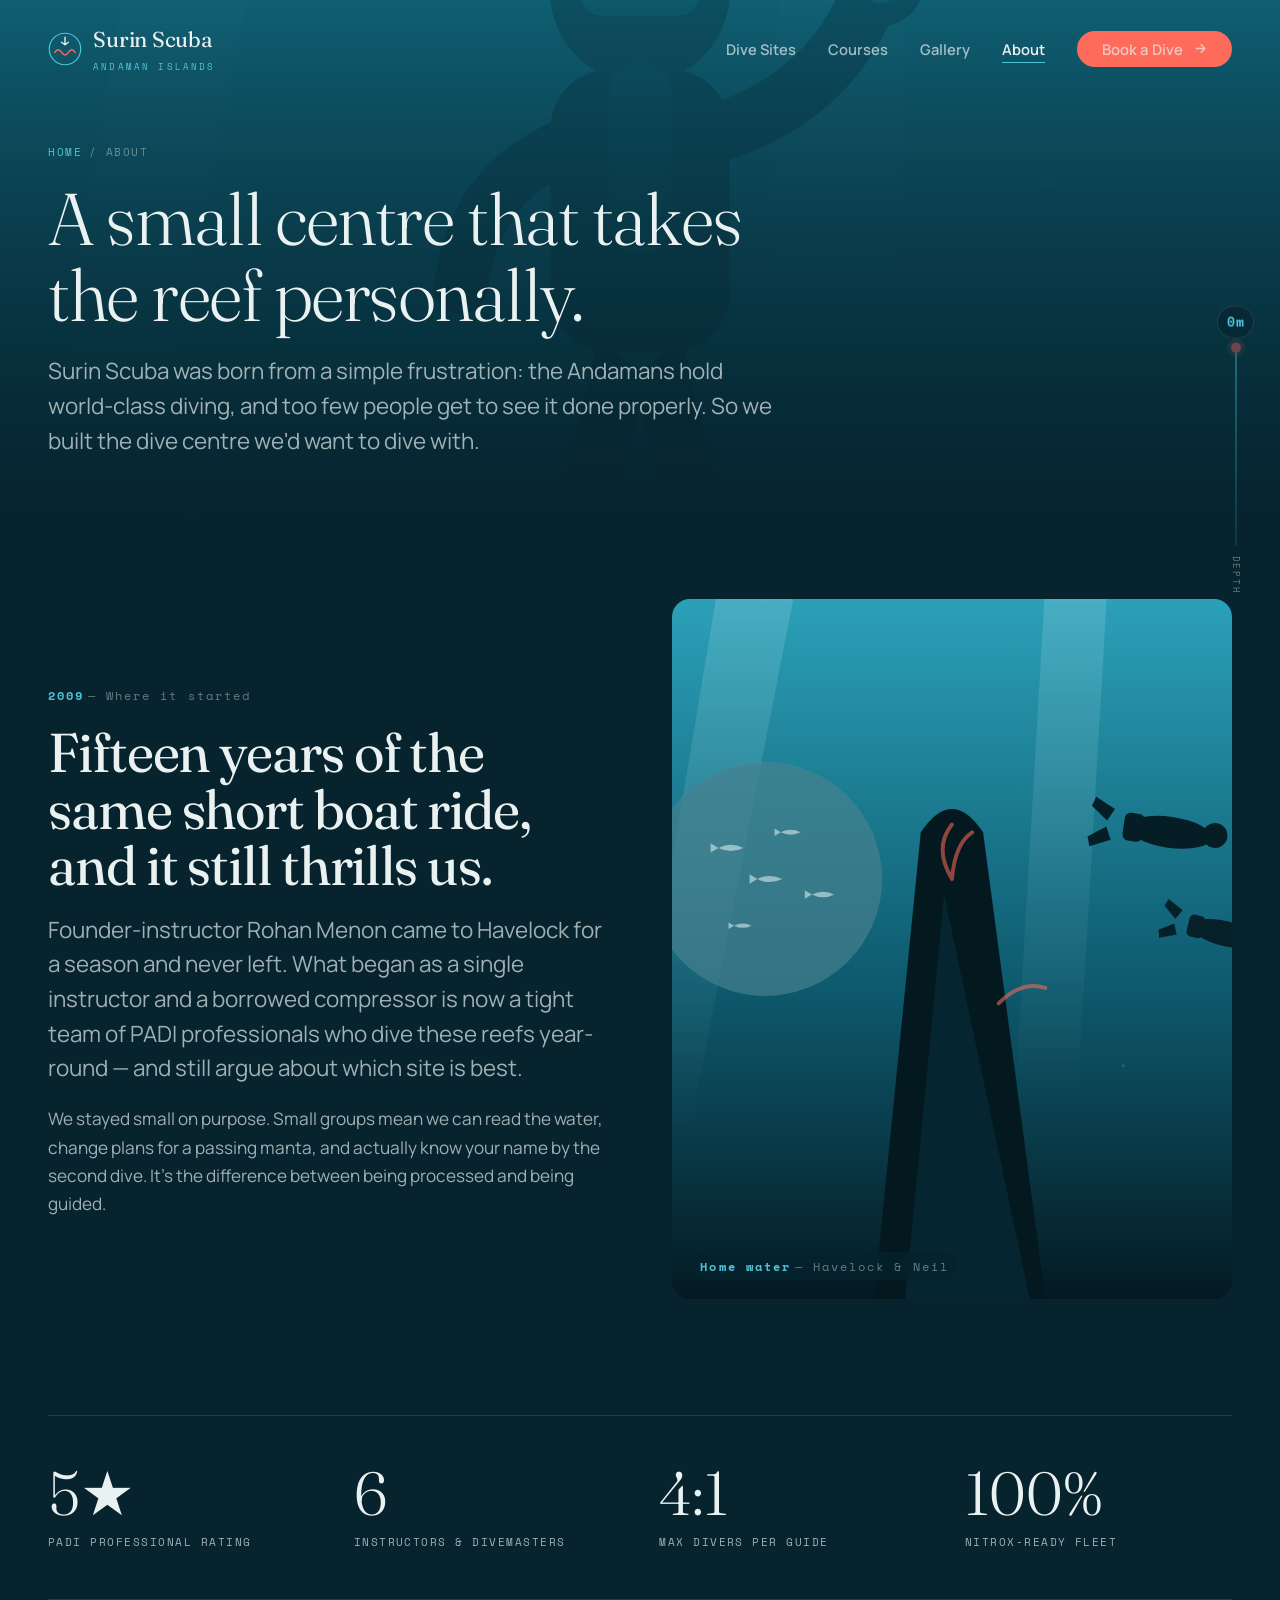
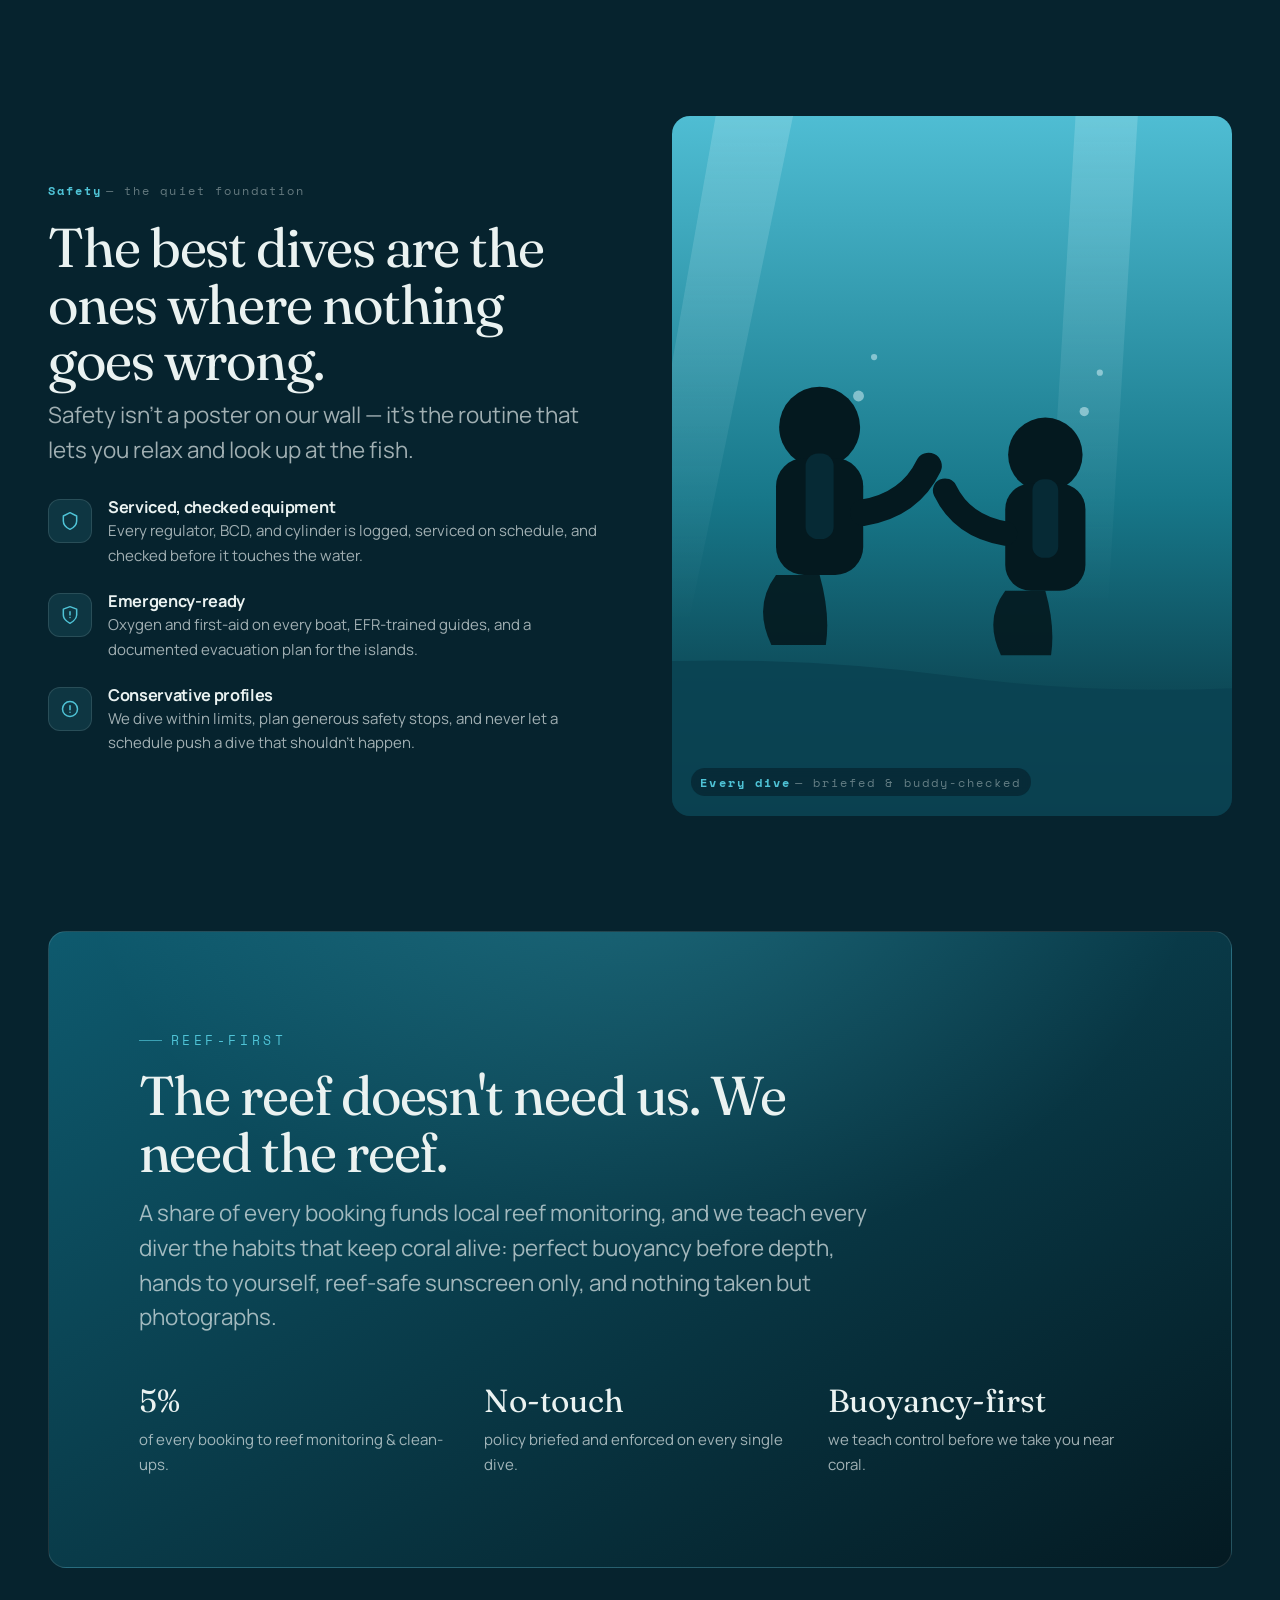
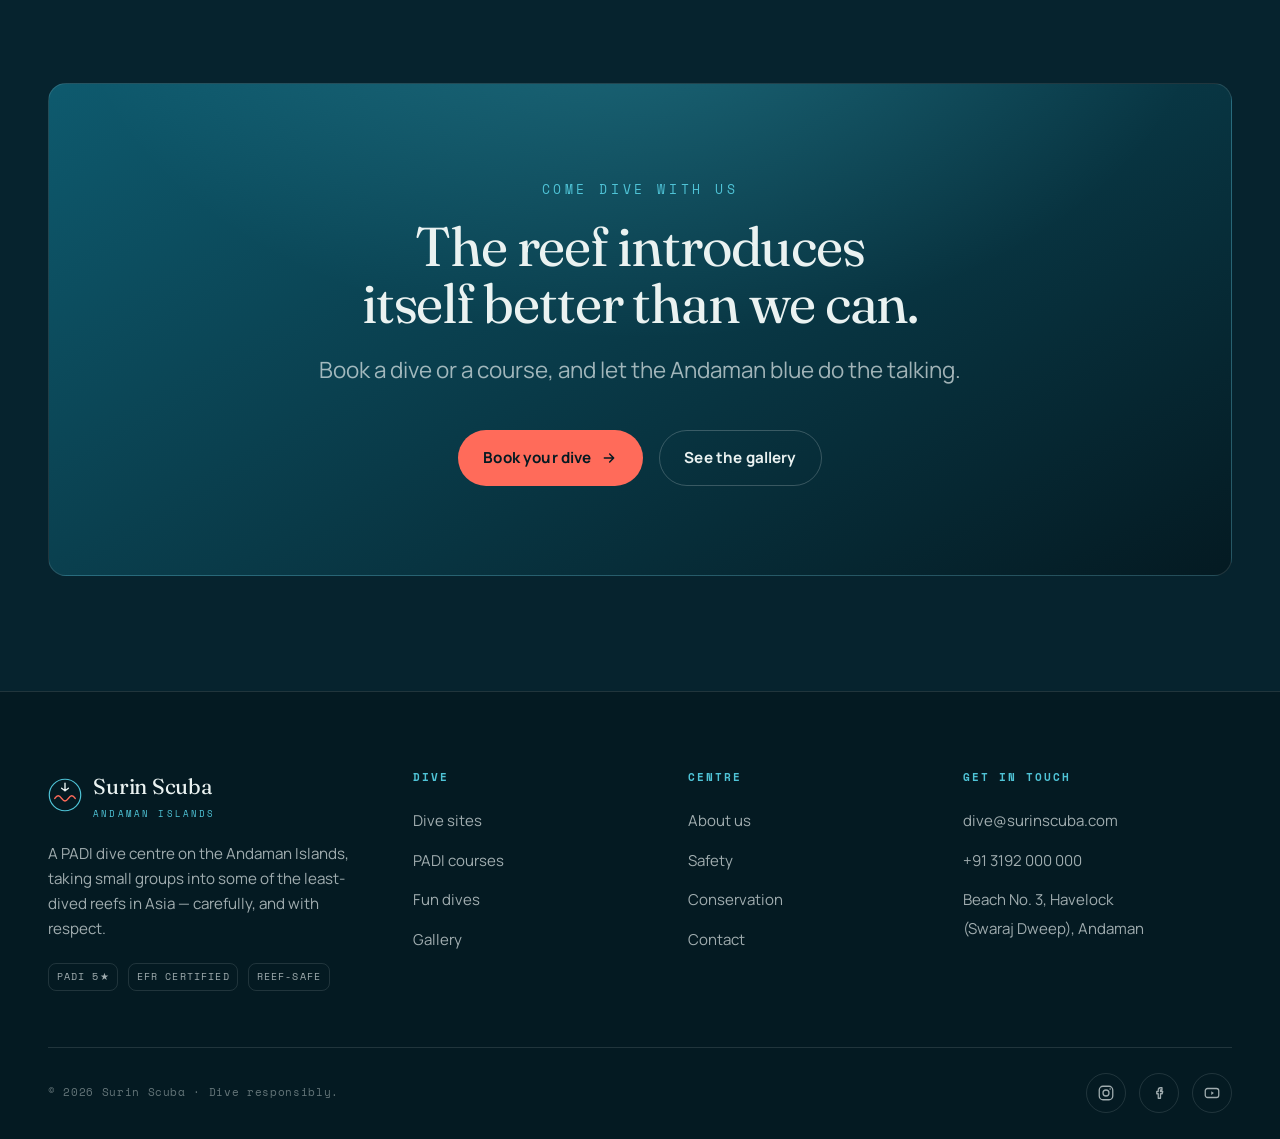
==== about.html @ 65d9786a "Build Surin Scuba dive-centre website Immersive static multi-page site for a PADI dive centre in the" ====
<!DOCTYPE html>
<html lang="en">
<head>
  <meta charset="UTF-8" />
  <meta name="viewport" content="width=device-width, initial-scale=1.0" />
  <title>About — A PADI Dive Centre in the Andamans | Surin Scuba</title>
  <meta name="description" content="The people, standards, and reef-first ethos behind Surin Scuba — a PADI professional dive centre diving the Andaman Islands since 2009." />
  <link rel="preconnect" href="https://fonts.googleapis.com" />
  <link rel="preconnect" href="https://fonts.gstatic.com" crossorigin />
  <link href="https://fonts.googleapis.com/css2?family=Fraunces:ital,opsz,wght@0,9..144,300;0,9..144,400;0,9..144,500;1,9..144,300;1,9..144,400&family=Manrope:wght@400;500;600;700;800&family=Space+Mono:wght@400;700&display=swap" rel="stylesheet" />
  <link rel="stylesheet" href="assets/css/styles.css" />
  <link rel="icon" href="data:image/svg+xml,%3Csvg xmlns='http://www.w3.org/2000/svg' viewBox='0 0 32 32'%3E%3Ctext y='26' font-size='26'%3E🤿%3C/text%3E%3C/svg%3E" />
</head>
<body data-page="about">

  <header class="site-header">
    <div class="container container--wide">
      <nav class="nav" aria-label="Primary">
        <a class="brand" href="index.html" aria-label="Surin Scuba home">
          <svg class="brand__mark" viewBox="0 0 40 40" fill="none" aria-hidden="true">
            <circle cx="20" cy="20" r="18.5" stroke="#4FC3D6" stroke-width="1.4"/>
            <path d="M8 24c3-4 5-4 8 0s5 4 8 0 5-4 8 0" stroke="#FF6B5A" stroke-width="1.8" stroke-linecap="round"/>
            <path d="M20 6v9m0 0l-4-3m4 3l4-3" stroke="#EAF2F1" stroke-width="1.6" stroke-linecap="round" stroke-linejoin="round"/>
          </svg>
          <span>Surin Scuba<small>Andaman Islands</small></span>
        </a>
        <ul class="nav__links">
          <li><a href="dive-sites.html">Dive Sites</a></li>
          <li><a href="courses.html">Courses</a></li>
          <li><a href="gallery.html">Gallery</a></li>
          <li><a href="about.html" aria-current="page">About</a></li>
          <li class="nav__cta"><a class="btn" href="book.html">Book a Dive
            <svg width="15" height="15" viewBox="0 0 24 24" fill="none" stroke="currentColor" stroke-width="2.2" aria-hidden="true"><path d="M5 12h14M13 6l6 6-6 6" stroke-linecap="round" stroke-linejoin="round"/></svg>
          </a></li>
        </ul>
        <button class="nav__toggle" aria-label="Toggle menu" aria-expanded="false"><span></span></button>
      </nav>
    </div>
  </header>

  <aside class="depth-gauge" data-max-depth="40" aria-hidden="true">
    <span class="depth-gauge__readout">0m</span>
    <div class="depth-gauge__track"><span class="depth-gauge__thumb"></span></div>
    <span class="depth-gauge__label">Depth</span>
  </aside>

  <main>
    <section class="page-hero">
      <div class="page-hero__media"><img src="assets/img/scene-guide.svg" alt="A dive guide underwater" /></div>
      <div class="container container--wide page-hero__inner">
        <p class="breadcrumb"><a href="index.html">Home</a> / About</p>
        <h1>A small centre that takes the reef personally.</h1>
        <p class="lead">Surin Scuba was born from a simple frustration: the Andamans hold world-class diving, and too few people get to see it done properly. So we built the dive centre we'd want to dive with.</p>
      </div>
    </section>

    <!-- STORY -->
    <section class="section" style="padding-top:clamp(2.5rem,5vw,4rem);">
      <div class="container container--wide">
        <div class="split">
          <div>
            <span class="depth-marker"><b>2009</b> — Where it started</span>
            <h2 style="margin:1rem 0 1.2rem;">Fifteen years of the same short boat ride, and it still thrills us.</h2>
            <p class="lead">Founder-instructor Rohan Menon came to Havelock for a season and never left. What began as a single instructor and a borrowed compressor is now a tight team of PADI professionals who dive these reefs year-round — and still argue about which site is best.</p>
            <p style="margin-top:1.2rem;color:var(--ink-soft);">We stayed small on purpose. Small groups mean we can read the water, change plans for a passing manta, and actually know your name by the second dive. It's the difference between being processed and being guided.</p>
          </div>
          <div class="split__media reveal">
            <img src="assets/img/scene-pinnacle.svg" alt="Divers on an Andaman pinnacle" loading="lazy" />
            <span class="depth-marker"><b>Home water</b> — Havelock &amp; Neil</span>
          </div>
        </div>
      </div>
    </section>

    <!-- CREDENTIALS -->
    <section class="section" style="padding-top:0;">
      <div class="container container--wide">
        <div class="stat-strip reveal">
          <div class="stat"><b>5★</b><span>PADI professional rating</span></div>
          <div class="stat"><b>6</b><span>Instructors &amp; divemasters</span></div>
          <div class="stat"><b>4:1</b><span>Max divers per guide</span></div>
          <div class="stat"><b>100%</b><span>Nitrox-ready fleet</span></div>
        </div>
      </div>
    </section>

    <!-- SAFETY -->
    <section class="section" id="safety" style="padding-top:0;">
      <div class="container container--wide">
        <div class="split split--reverse">
          <div class="split__media reveal">
            <img src="assets/img/scene-course.svg" alt="Divers running through skills and checks" loading="lazy" />
            <span class="depth-marker"><b>Every dive</b> — briefed &amp; buddy-checked</span>
          </div>
          <div>
            <span class="depth-marker"><b>Safety</b> — the quiet foundation</span>
            <h2 style="margin:1rem 0 0.6rem;">The best dives are the ones where nothing goes wrong.</h2>
            <p class="lead" style="margin-bottom:0.5rem;">Safety isn't a poster on our wall — it's the routine that lets you relax and look up at the fish.</p>
            <ul class="feature-list">
              <li><span class="fi-icon"><svg width="20" height="20" viewBox="0 0 24 24" fill="none" stroke="currentColor" stroke-width="1.8" aria-hidden="true"><path d="M12 2l8 4v6c0 5-3.5 8-8 10-4.5-2-8-5-8-10V6l8-4z" stroke-linejoin="round"/></svg></span><div><h4>Serviced, checked equipment</h4><p>Every regulator, BCD, and cylinder is logged, serviced on schedule, and checked before it touches the water.</p></div></li>
              <li><span class="fi-icon"><svg width="20" height="20" viewBox="0 0 24 24" fill="none" stroke="currentColor" stroke-width="1.8" aria-hidden="true"><path d="M12 22s8-4 8-10V5l-8-3-8 3v7c0 6 8 10 8 10z" stroke-linejoin="round"/><path d="M12 8v4M12 15h.01" stroke-linecap="round"/></svg></span><div><h4>Emergency-ready</h4><p>Oxygen and first-aid on every boat, EFR-trained guides, and a documented evacuation plan for the islands.</p></div></li>
              <li><span class="fi-icon"><svg width="20" height="20" viewBox="0 0 24 24" fill="none" stroke="currentColor" stroke-width="1.8" aria-hidden="true"><circle cx="12" cy="12" r="9"/><path d="M12 8v5M12 16h.01" stroke-linecap="round"/></svg></span><div><h4>Conservative profiles</h4><p>We dive within limits, plan generous safety stops, and never let a schedule push a dive that shouldn't happen.</p></div></li>
            </ul>
          </div>
        </div>
      </div>
    </section>

    <!-- CONSERVATION -->
    <section class="section" id="conservation" style="padding-top:0;">
      <div class="container container--wide">
        <div class="cta-banner reveal" style="text-align:left;">
          <span class="eyebrow">Reef-first</span>
          <h2 style="margin:1rem 0 1rem;max-width:20ch;">The reef doesn't need us. We need the reef.</h2>
          <p class="lead" style="margin-inline:0;">A share of every booking funds local reef monitoring, and we teach every diver the habits that keep coral alive: perfect buoyancy before depth, hands to yourself, reef-safe sunscreen only, and nothing taken but photographs.</p>
          <div class="grid grid--3" style="margin-top:2.5rem;text-align:left;">
            <div><div class="card__price" style="font-size:2rem;">5%</div><p style="color:var(--ink-soft);font-size:0.94rem;">of every booking to reef monitoring &amp; clean-ups.</p></div>
            <div><div class="card__price" style="font-size:2rem;">No-touch</div><p style="color:var(--ink-soft);font-size:0.94rem;">policy briefed and enforced on every single dive.</p></div>
            <div><div class="card__price" style="font-size:2rem;">Buoyancy-first</div><p style="color:var(--ink-soft);font-size:0.94rem;">we teach control before we take you near coral.</p></div>
          </div>
        </div>
      </div>
    </section>

    <!-- CTA -->
    <section class="section" style="padding-top:0;">
      <div class="container container--wide">
        <div class="cta-banner reveal">
          <span class="eyebrow eyebrow--center">Come dive with us</span>
          <h2>The reef introduces itself better than we can.</h2>
          <p class="lead">Book a dive or a course, and let the Andaman blue do the talking.</p>
          <div class="hero__cta">
            <a class="btn" href="book.html">Book your dive
              <svg width="16" height="16" viewBox="0 0 24 24" fill="none" stroke="currentColor" stroke-width="2.2" aria-hidden="true"><path d="M5 12h14M13 6l6 6-6 6" stroke-linecap="round" stroke-linejoin="round"/></svg>
            </a>
            <a class="btn btn--ghost" href="gallery.html">See the gallery</a>
          </div>
        </div>
      </div>
    </section>
  </main>

  <footer class="site-footer">
    <div class="container container--wide">
      <div class="footer__grid">
        <div class="footer__brand">
          <a class="brand" href="index.html" aria-label="Surin Scuba home">
            <svg class="brand__mark" viewBox="0 0 40 40" fill="none" aria-hidden="true">
              <circle cx="20" cy="20" r="18.5" stroke="#4FC3D6" stroke-width="1.4"/>
              <path d="M8 24c3-4 5-4 8 0s5 4 8 0 5-4 8 0" stroke="#FF6B5A" stroke-width="1.8" stroke-linecap="round"/>
              <path d="M20 6v9m0 0l-4-3m4 3l4-3" stroke="#EAF2F1" stroke-width="1.6" stroke-linecap="round" stroke-linejoin="round"/>
            </svg>
            <span>Surin Scuba<small>Andaman Islands</small></span>
          </a>
          <p>A PADI dive centre on the Andaman Islands, taking small groups into some of the least-dived reefs in Asia — carefully, and with respect.</p>
          <div class="badges"><span class="badge">PADI 5★</span><span class="badge">EFR Certified</span><span class="badge">Reef-Safe</span></div>
        </div>
        <div class="footer__col"><h5>Dive</h5><ul><li><a href="dive-sites.html">Dive sites</a></li><li><a href="courses.html">PADI courses</a></li><li><a href="book.html">Fun dives</a></li><li><a href="gallery.html">Gallery</a></li></ul></div>
        <div class="footer__col"><h5>Centre</h5><ul><li><a href="about.html">About us</a></li><li><a href="about.html#safety">Safety</a></li><li><a href="about.html#conservation">Conservation</a></li><li><a href="book.html">Contact</a></li></ul></div>
        <div class="footer__col"><h5>Get in touch</h5><ul><li><a href="mailto:dive@surinscuba.com">dive@surinscuba.com</a></li><li><a href="tel:+913192000000">+91 3192 000 000</a></li><li><span style="color:var(--ink-soft);font-size:0.94rem;">Beach No. 3, Havelock<br/>(Swaraj Dweep), Andaman</span></li></ul></div>
      </div>
      <div class="footer__bar">
        <p>© <span data-year>2026</span> Surin Scuba · Dive responsibly.</p>
        <div class="footer__social">
          <a href="#" aria-label="Instagram"><svg width="18" height="18" viewBox="0 0 24 24" fill="none" stroke="currentColor" stroke-width="1.7" aria-hidden="true"><rect x="3" y="3" width="18" height="18" rx="5"/><circle cx="12" cy="12" r="4"/><circle cx="17.5" cy="6.5" r="1" fill="currentColor" stroke="none"/></svg></a>
          <a href="#" aria-label="Facebook"><svg width="18" height="18" viewBox="0 0 24 24" fill="none" stroke="currentColor" stroke-width="1.7" aria-hidden="true"><path d="M14 8h2V5h-2c-1.7 0-3 1.3-3 3v2H9v3h2v6h3v-6h2.2l.8-3H14V8z" stroke-linejoin="round"/></svg></a>
          <a href="#" aria-label="YouTube"><svg width="18" height="18" viewBox="0 0 24 24" fill="none" stroke="currentColor" stroke-width="1.7" aria-hidden="true"><rect x="3" y="6" width="18" height="12" rx="3"/><path d="M11 9.5l3.5 2.5L11 14.5v-5z" fill="currentColor" stroke="none"/></svg></a>
        </div>
      </div>
    </div>
  </footer>

  <script src="assets/js/main.js"></script>
</body>
</html>
---- assets/css/styles.css ----
/* ============================================================
   SURIN SCUBA — "The Descent"
   A dive operation in the Andaman Islands.
   Single stylesheet. Design spine: depth (surface -> abyss).
   ============================================================ */

/* ----------------------------------------------------------
   1. DESIGN TOKENS
   ---------------------------------------------------------- */
:root {
  /* Depth palette — surface light down to the abyss */
  --surface-aqua: #4FC3D6;
  --lagoon-teal:  #1B8A9E;
  --deep-current: #0E5A6E;
  --abyss:        #06232E;
  --abyss-deep:   #041a22;
  --coral-ember:  #FF6B5A;   /* the single warm accent — reef life, CTAs */
  --coral-glow:   #ff8574;
  --sand-mist:    #EAF2F1;   /* light text / light sections */
  --sand-dim:     #b9cdcb;

  /* Semantic */
  --bg:            var(--abyss);
  --bg-deep:       var(--abyss-deep);
  --ink:           var(--sand-mist);
  --ink-soft:      rgba(234, 242, 241, 0.68);
  --ink-faint:     rgba(234, 242, 241, 0.42);
  --line:          rgba(234, 242, 241, 0.12);
  --line-strong:   rgba(234, 242, 241, 0.22);
  --accent:        var(--coral-ember);

  /* Type */
  --font-display: "Fraunces", "Georgia", serif;
  --font-body:    "Manrope", system-ui, -apple-system, "Segoe UI", sans-serif;
  --font-mono:    "Space Mono", ui-monospace, "SFMono-Regular", monospace;

  /* Fluid type scale */
  --fs-eyebrow: clamp(0.72rem, 0.68rem + 0.2vw, 0.8rem);
  --fs-body:    clamp(1rem, 0.96rem + 0.2vw, 1.075rem);
  --fs-lead:    clamp(1.15rem, 1.02rem + 0.6vw, 1.4rem);
  --fs-h3:      clamp(1.35rem, 1.15rem + 0.9vw, 1.9rem);
  --fs-h2:      clamp(2rem, 1.5rem + 2.4vw, 3.6rem);
  --fs-h1:      clamp(2.8rem, 1.8rem + 5vw, 6.5rem);

  /* Spacing / layout */
  --container: 1200px;
  --gutter: clamp(1.25rem, 4vw, 3rem);
  --section-pad: clamp(4.5rem, 9vw, 9rem);
  --radius: 18px;
  --radius-sm: 12px;

  /* Motion */
  --ease: cubic-bezier(0.22, 1, 0.36, 1);
  --ease-in-out: cubic-bezier(0.65, 0, 0.35, 1);
}

/* ----------------------------------------------------------
   2. RESET / BASE
   ---------------------------------------------------------- */
*, *::before, *::after { box-sizing: border-box; }
* { margin: 0; }

html { scroll-behavior: smooth; -webkit-text-size-adjust: 100%; }

body {
  font-family: var(--font-body);
  font-size: var(--fs-body);
  line-height: 1.65;
  color: var(--ink);
  background: var(--bg);
  -webkit-font-smoothing: antialiased;
  text-rendering: optimizeLegibility;
  overflow-x: hidden;
}

img, picture, svg, video { display: block; max-width: 100%; }
img { height: auto; }
/* Failed remote photos fade out, letting the container's ocean gradient show */
img.img-failed { opacity: 0 !important; }

a { color: inherit; text-decoration: none; }
ul, ol { list-style: none; padding: 0; }
button, input, select, textarea { font: inherit; color: inherit; }
button { cursor: pointer; background: none; border: none; }
fieldset { border: 0; padding: 0; margin: 0; min-width: 0; }

::selection { background: var(--coral-ember); color: var(--abyss-deep); }

:focus-visible {
  outline: 2px solid var(--surface-aqua);
  outline-offset: 3px;
  border-radius: 3px;
}

/* ----------------------------------------------------------
   3. TYPOGRAPHY
   ---------------------------------------------------------- */
h1, h2, h3, h4 {
  font-family: var(--font-display);
  font-weight: 400;
  line-height: 1.03;
  letter-spacing: -0.02em;
  font-optical-sizing: auto;
}
h1 { font-size: var(--fs-h1); font-weight: 300; }
h2 { font-size: var(--fs-h2); }
h3 { font-size: var(--fs-h3); letter-spacing: -0.015em; }

p { max-width: 62ch; }
strong { font-weight: 700; color: var(--ink); }

.lead {
  font-size: var(--fs-lead);
  color: var(--ink-soft);
  line-height: 1.55;
  max-width: 52ch;
}

.eyebrow {
  font-family: var(--font-mono);
  font-size: var(--fs-eyebrow);
  letter-spacing: 0.28em;
  text-transform: uppercase;
  color: var(--surface-aqua);
  display: inline-flex;
  align-items: center;
  gap: 0.7em;
}
.eyebrow::before {
  content: "";
  width: 1.8em;
  height: 1px;
  background: var(--surface-aqua);
  opacity: 0.7;
}
.eyebrow--center::before { display: none; }

.display-accent { color: var(--coral-ember); font-style: italic; }
.text-italic { font-style: italic; }

/* ----------------------------------------------------------
   4. LAYOUT
   ---------------------------------------------------------- */
.container {
  width: 100%;
  max-width: var(--container);
  margin-inline: auto;
  padding-inline: var(--gutter);
}
.container--wide { max-width: 1400px; }
.container--narrow { max-width: 820px; }

.section { padding-block: var(--section-pad); position: relative; }
.section__head { max-width: 640px; margin-bottom: clamp(2.5rem, 5vw, 4rem); }
.section__head--center { margin-inline: auto; text-align: center; }
.section__head h2 { margin-top: 0.8rem; }
.section__head .lead { margin-top: 1.2rem; }

/* Meaningful depth marker (structural device) */
.depth-marker {
  font-family: var(--font-mono);
  font-size: 0.72rem;
  letter-spacing: 0.18em;
  color: var(--ink-faint);
  display: inline-flex;
  align-items: baseline;
  gap: 0.5ch;
}
.depth-marker b { color: var(--surface-aqua); font-weight: 700; }

.grid { display: grid; gap: clamp(1.25rem, 2.5vw, 2rem); }
.grid--3 { grid-template-columns: repeat(3, 1fr); }
.grid--2 { grid-template-columns: repeat(2, 1fr); }
.grid--4 { grid-template-columns: repeat(4, 1fr); }

/* ----------------------------------------------------------
   5. BUTTONS
   ---------------------------------------------------------- */
.btn {
  --btn-bg: var(--coral-ember);
  --btn-ink: var(--abyss-deep);
  display: inline-flex;
  align-items: center;
  gap: 0.65em;
  padding: 0.95em 1.6em;
  border-radius: 100px;
  font-family: var(--font-body);
  font-weight: 700;
  font-size: 0.95rem;
  letter-spacing: 0.01em;
  background: var(--btn-bg);
  color: var(--btn-ink);
  border: 1px solid transparent;
  transition: transform 0.4s var(--ease), box-shadow 0.4s var(--ease),
              background 0.3s var(--ease), color 0.3s var(--ease);
  will-change: transform;
}
.btn svg { transition: transform 0.4s var(--ease); }
.btn:hover { transform: translateY(-3px); box-shadow: 0 14px 34px -12px rgba(255, 107, 90, 0.6); }
.btn:hover svg { transform: translateX(4px); }

.btn--ghost {
  --btn-bg: transparent;
  --btn-ink: var(--ink);
  border-color: var(--line-strong);
}
.btn--ghost:hover {
  background: rgba(234, 242, 241, 0.06);
  border-color: var(--surface-aqua);
  box-shadow: none;
}
.btn--block { display: flex; width: 100%; justify-content: center; }

.link-arrow {
  display: inline-flex;
  align-items: center;
  gap: 0.5em;
  font-weight: 600;
  color: var(--surface-aqua);
  font-size: 0.95rem;
}
.link-arrow svg { transition: transform 0.35s var(--ease); }
.link-arrow:hover svg { transform: translateX(5px); }

/* ----------------------------------------------------------
   6. HEADER / NAV
   ---------------------------------------------------------- */
.site-header {
  position: fixed;
  inset: 0 0 auto 0;
  z-index: 100;
  transition: background 0.5s var(--ease), backdrop-filter 0.5s var(--ease),
              border-color 0.5s var(--ease), padding 0.4s var(--ease);
  border-bottom: 1px solid transparent;
  padding-block: 1.4rem;
}
.site-header.is-scrolled {
  background: rgba(6, 35, 46, 0.82);
  backdrop-filter: blur(14px) saturate(1.2);
  -webkit-backdrop-filter: blur(14px) saturate(1.2);
  border-bottom-color: var(--line);
  padding-block: 0.85rem;
}
.nav {
  display: flex;
  align-items: center;
  justify-content: space-between;
  gap: 2rem;
}
.brand {
  display: inline-flex;
  align-items: center;
  gap: 0.7rem;
  font-family: var(--font-display);
  font-size: 1.35rem;
  letter-spacing: -0.01em;
  color: var(--ink);
  z-index: 2;
}
.brand__mark { width: 34px; height: 34px; flex: none; }
.brand small {
  display: block;
  font-family: var(--font-mono);
  font-size: 0.56rem;
  letter-spacing: 0.24em;
  text-transform: uppercase;
  color: var(--surface-aqua);
  margin-top: 2px;
}

.nav__links {
  display: flex;
  align-items: center;
  gap: clamp(1.2rem, 2.5vw, 2.4rem);
}
.nav__links a {
  font-size: 0.92rem;
  font-weight: 600;
  color: var(--ink-soft);
  position: relative;
  padding-block: 0.3rem;
  transition: color 0.3s var(--ease);
}
.nav__links a::after {
  content: "";
  position: absolute;
  left: 0; bottom: 0;
  width: 100%; height: 1px;
  background: var(--surface-aqua);
  transform: scaleX(0);
  transform-origin: left;
  transition: transform 0.35s var(--ease);
}
.nav__links a:hover, .nav__links a[aria-current="page"] { color: var(--ink); }
.nav__links a:hover::after, .nav__links a[aria-current="page"]::after { transform: scaleX(1); }
.nav__cta { display: inline-flex; }

.nav__toggle {
  display: none;
  width: 46px; height: 46px;
  border-radius: 50%;
  border: 1px solid var(--line-strong);
  position: relative;
  z-index: 2;
}
.nav__toggle span, .nav__toggle span::before, .nav__toggle span::after {
  content: "";
  position: absolute;
  left: 50%; top: 50%;
  width: 18px; height: 1.6px;
  background: var(--ink);
  transform: translate(-50%, -50%);
  transition: transform 0.35s var(--ease), opacity 0.2s var(--ease);
}
.nav__toggle span::before { transform: translate(-50%, -6px); }
.nav__toggle span::after  { transform: translate(-50%, 6px); }
body.nav-open .nav__toggle span { background: transparent; }
body.nav-open .nav__toggle span::before { transform: translate(-50%, 0) rotate(45deg); background: var(--ink); }
body.nav-open .nav__toggle span::after  { transform: translate(-50%, 0) rotate(-45deg); background: var(--ink); }

/* ----------------------------------------------------------
   7. DEPTH GAUGE (signature element)
   ---------------------------------------------------------- */
.depth-gauge {
  position: fixed;
  right: clamp(0.9rem, 2vw, 1.8rem);
  top: 50%;
  transform: translateY(-50%);
  z-index: 60;
  display: flex;
  flex-direction: column;
  align-items: center;
  gap: 0.6rem;
  pointer-events: none;
  opacity: 0;
  transition: opacity 0.6s var(--ease);
}
.depth-gauge.is-ready { opacity: 1; }
.depth-gauge__readout {
  font-family: var(--font-mono);
  font-size: 0.82rem;
  font-weight: 700;
  color: var(--surface-aqua);
  letter-spacing: 0.05em;
  background: rgba(6, 35, 46, 0.6);
  border: 1px solid var(--line);
  border-radius: 100px;
  padding: 0.35em 0.7em;
  backdrop-filter: blur(6px);
  -webkit-backdrop-filter: blur(6px);
  min-width: 4.6ch;
  text-align: center;
}
.depth-gauge__track {
  width: 2px;
  height: clamp(120px, 22vh, 220px);
  background: linear-gradient(var(--surface-aqua), var(--deep-current));
  border-radius: 2px;
  position: relative;
  opacity: 0.4;
}
.depth-gauge__thumb {
  position: absolute;
  left: 50%;
  top: 0;
  width: 10px; height: 10px;
  border-radius: 50%;
  background: var(--coral-ember);
  box-shadow: 0 0 0 4px rgba(255, 107, 90, 0.22);
  transform: translate(-50%, -50%);
  transition: top 0.1s linear;
}
.depth-gauge__label {
  font-family: var(--font-mono);
  font-size: 0.55rem;
  letter-spacing: 0.2em;
  text-transform: uppercase;
  color: var(--ink-faint);
  writing-mode: vertical-rl;
}

/* ----------------------------------------------------------
   8. HERO / ATMOSPHERE
   ---------------------------------------------------------- */
.hero {
  position: relative;
  min-height: 100svh;
  display: flex;
  align-items: flex-end;
  padding-bottom: clamp(3rem, 8vh, 6rem);
  overflow: hidden;
  background: linear-gradient(180deg, #2aa7c0 0%, var(--lagoon-teal) 42%, var(--deep-current) 74%, var(--abyss) 100%);
}
.hero__media {
  position: absolute;
  inset: 0;
  z-index: 0;
}
.hero__media img {
  width: 100%; height: 100%;
  object-fit: cover;
  opacity: 0.55;
  mix-blend-mode: luminosity;
  will-change: transform;
}
.hero__scrim {
  position: absolute;
  inset: 0;
  z-index: 1;
  background:
    radial-gradient(120% 80% at 20% 110%, rgba(4, 26, 34, 0.85), transparent 60%),
    linear-gradient(180deg, rgba(6, 35, 46, 0.05) 0%, rgba(6, 35, 46, 0.45) 60%, rgba(6, 35, 46, 0.9) 100%);
}
/* Light rays — pure CSS caustic beams from the surface */
.light-rays {
  position: absolute;
  inset: -20% 0 auto 0;
  height: 90%;
  z-index: 1;
  pointer-events: none;
  overflow: hidden;
  opacity: 0;
  transition: opacity 1.6s var(--ease);
}
.light-rays.is-in { opacity: 0.6; }
.light-rays span {
  position: absolute;
  top: -10%;
  width: clamp(60px, 9vw, 130px);
  height: 130%;
  background: linear-gradient(180deg, rgba(190, 240, 250, 0.5), rgba(190, 240, 250, 0));
  filter: blur(14px);
  transform-origin: top center;
  animation: sway 9s var(--ease-in-out) infinite;
}
.light-rays span:nth-child(1) { left: 8%;  transform: rotate(9deg);  animation-delay: -1s; }
.light-rays span:nth-child(2) { left: 30%; transform: rotate(5deg);  opacity: 0.7; animation-delay: -3s; }
.light-rays span:nth-child(3) { left: 54%; transform: rotate(11deg); opacity: 0.5; animation-delay: -5s; }
.light-rays span:nth-child(4) { left: 78%; transform: rotate(6deg);  opacity: 0.6; animation-delay: -2s; }
@keyframes sway {
  0%, 100% { transform: rotate(7deg) translateX(0); opacity: 0.5; }
  50%      { transform: rotate(10deg) translateX(14px); opacity: 0.75; }
}

.hero__inner { position: relative; z-index: 3; width: 100%; }
.hero__eyebrow { margin-bottom: 1.6rem; }
.hero h1 { max-width: 15ch; }
.hero__meta {
  display: flex;
  flex-wrap: wrap;
  gap: clamp(1.2rem, 4vw, 3rem);
  margin-top: 2.4rem;
  padding-top: 2rem;
  border-top: 1px solid var(--line);
  max-width: 640px;
}
.hero__stat { display: flex; flex-direction: column; gap: 0.2rem; }
.hero__stat b {
  font-family: var(--font-display);
  font-size: clamp(1.6rem, 1.2rem + 1.4vw, 2.4rem);
  font-weight: 400;
  color: var(--ink);
  line-height: 1;
}
.hero__stat span {
  font-family: var(--font-mono);
  font-size: 0.68rem;
  letter-spacing: 0.16em;
  text-transform: uppercase;
  color: var(--ink-soft);
}
.hero__cta { display: flex; flex-wrap: wrap; gap: 1rem; margin-top: 2.6rem; }

.scroll-hint {
  position: absolute;
  left: var(--gutter);
  bottom: 1.6rem;
  z-index: 3;
  display: inline-flex;
  align-items: center;
  gap: 0.6em;
  font-family: var(--font-mono);
  font-size: 0.62rem;
  letter-spacing: 0.22em;
  text-transform: uppercase;
  color: var(--ink-soft);
}
.scroll-hint i {
  width: 1px; height: 34px;
  background: linear-gradient(var(--surface-aqua), transparent);
  animation: drip 2.2s var(--ease-in-out) infinite;
}
@keyframes drip {
  0% { transform: scaleY(0); transform-origin: top; opacity: 0; }
  40% { transform: scaleY(1); transform-origin: top; opacity: 1; }
  60% { transform: scaleY(1); transform-origin: bottom; }
  100% { transform: scaleY(0); transform-origin: bottom; opacity: 0; }
}

/* Wave divider */
.wave-divider { display: block; width: 100%; height: auto; color: var(--abyss); }

/* ----------------------------------------------------------
   9. CARDS
   ---------------------------------------------------------- */
.card {
  position: relative;
  border-radius: var(--radius);
  background: linear-gradient(160deg, rgba(27, 138, 158, 0.14), rgba(6, 35, 46, 0.2));
  border: 1px solid var(--line);
  overflow: hidden;
  transition: transform 0.5s var(--ease), border-color 0.5s var(--ease), box-shadow 0.5s var(--ease);
  display: flex;
  flex-direction: column;
}
.card:hover {
  transform: translateY(-6px);
  border-color: var(--line-strong);
  box-shadow: 0 24px 50px -28px rgba(0, 0, 0, 0.7);
}
.card__media {
  position: relative;
  aspect-ratio: 4 / 3;
  overflow: hidden;
}
.card__media img {
  width: 100%; height: 100%;
  object-fit: cover;
  transition: transform 0.9s var(--ease);
}
.card:hover .card__media img { transform: scale(1.07); }
.card__media::after {
  content: "";
  position: absolute; inset: 0;
  background: linear-gradient(180deg, transparent 40%, rgba(6, 35, 46, 0.55));
}
.card__tag {
  position: absolute;
  top: 1rem; left: 1rem;
  z-index: 2;
  font-family: var(--font-mono);
  font-size: 0.64rem;
  letter-spacing: 0.14em;
  text-transform: uppercase;
  padding: 0.4em 0.8em;
  border-radius: 100px;
  background: rgba(6, 35, 46, 0.7);
  border: 1px solid var(--line-strong);
  color: var(--surface-aqua);
  backdrop-filter: blur(6px);
}
.card__body { padding: clamp(1.3rem, 2.5vw, 1.8rem); display: flex; flex-direction: column; gap: 0.8rem; flex: 1; }
.card__body h3 { color: var(--ink); }
.card__body p { color: var(--ink-soft); font-size: 0.96rem; }
.card__stats {
  display: flex;
  flex-wrap: wrap;
  gap: 1.1rem;
  margin-top: auto;
  padding-top: 1rem;
  border-top: 1px solid var(--line);
}
.card__stat { display: flex; flex-direction: column; gap: 1px; }
.card__stat span {
  font-family: var(--font-mono);
  font-size: 0.58rem;
  letter-spacing: 0.14em;
  text-transform: uppercase;
  color: var(--ink-faint);
}
.card__stat b { font-size: 0.95rem; color: var(--ink); font-weight: 700; }
.card__foot { display: flex; align-items: center; justify-content: space-between; gap: 1rem; margin-top: 0.4rem; }
.card__price { font-family: var(--font-display); font-size: 1.35rem; color: var(--ink); }
.card__price small { font-family: var(--font-mono); font-size: 0.6rem; color: var(--ink-faint); letter-spacing: 0.12em; display: block; text-transform: uppercase; }

/* ----------------------------------------------------------
   10. FEATURE / SPLIT SECTIONS
   ---------------------------------------------------------- */
.split {
  display: grid;
  grid-template-columns: 1fr 1fr;
  gap: clamp(2rem, 5vw, 5rem);
  align-items: center;
}
.split--reverse .split__media { order: 2; }
.split__media {
  position: relative;
  border-radius: var(--radius);
  overflow: hidden;
  aspect-ratio: 4 / 5;
}
.split__media img { width: 100%; height: 100%; object-fit: cover; }
.split__media .depth-marker {
  position: absolute; left: 1.2rem; bottom: 1.2rem; z-index: 2;
  background: rgba(6, 35, 46, 0.7); padding: 0.4em 0.8em; border-radius: 100px;
  backdrop-filter: blur(6px);
}

.feature-list { display: flex; flex-direction: column; gap: 1.5rem; margin-top: 2rem; }
.feature-list li { display: flex; gap: 1rem; align-items: flex-start; }
.feature-list .fi-icon {
  flex: none; width: 44px; height: 44px;
  display: grid; place-items: center;
  border-radius: 12px;
  background: rgba(79, 195, 214, 0.12);
  border: 1px solid var(--line);
  color: var(--surface-aqua);
}
.feature-list h4 { font-family: var(--font-body); font-weight: 700; font-size: 1.02rem; color: var(--ink); margin-bottom: 0.2rem; }
.feature-list p { font-size: 0.94rem; color: var(--ink-soft); }

/* Stat strip */
.stat-strip {
  display: grid;
  grid-template-columns: repeat(4, 1fr);
  gap: clamp(1rem, 3vw, 2.5rem);
  border-block: 1px solid var(--line);
  padding-block: clamp(2rem, 4vw, 3rem);
}
.stat-strip .stat b {
  display: block;
  font-family: var(--font-display);
  font-weight: 300;
  font-size: clamp(2.2rem, 1.4rem + 3vw, 4rem);
  color: var(--ink);
  line-height: 1;
}
.stat-strip .stat span {
  font-family: var(--font-mono);
  font-size: 0.66rem;
  letter-spacing: 0.14em;
  text-transform: uppercase;
  color: var(--ink-soft);
  margin-top: 0.6rem;
  display: block;
}

/* ----------------------------------------------------------
   11. MARINE LIFE / RIBBON
   ---------------------------------------------------------- */
.species-row {
  display: flex;
  flex-wrap: wrap;
  gap: 0.7rem;
}
.species-chip {
  font-family: var(--font-mono);
  font-size: 0.72rem;
  letter-spacing: 0.06em;
  padding: 0.5em 0.95em;
  border-radius: 100px;
  border: 1px solid var(--line);
  color: var(--ink-soft);
  background: rgba(234, 242, 241, 0.03);
  transition: color 0.3s var(--ease), border-color 0.3s var(--ease);
}
.species-chip:hover { color: var(--surface-aqua); border-color: var(--line-strong); }

/* Testimonials */
.quote {
  border-radius: var(--radius);
  border: 1px solid var(--line);
  padding: clamp(1.6rem, 3vw, 2.4rem);
  background: linear-gradient(160deg, rgba(27, 138, 158, 0.1), transparent);
  display: flex; flex-direction: column; gap: 1.4rem;
  height: 100%;
}
.quote p { font-family: var(--font-display); font-size: 1.2rem; line-height: 1.5; color: var(--ink); font-weight: 300; }
.quote__by { display: flex; align-items: center; gap: 0.8rem; margin-top: auto; }
.quote__by img { width: 42px; height: 42px; border-radius: 50%; object-fit: cover; }
.quote__by b { font-weight: 700; font-size: 0.9rem; }
.quote__by span { font-family: var(--font-mono); font-size: 0.64rem; letter-spacing: 0.1em; color: var(--ink-faint); text-transform: uppercase; display: block; }
.stars { color: var(--coral-ember); font-size: 0.9rem; letter-spacing: 0.1em; }

/* ----------------------------------------------------------
   12. CTA BANNER
   ---------------------------------------------------------- */
.cta-banner {
  position: relative;
  border-radius: var(--radius);
  overflow: hidden;
  padding: clamp(3rem, 7vw, 6rem);
  text-align: center;
  background: linear-gradient(150deg, var(--deep-current), var(--abyss-deep));
  border: 1px solid var(--line);
}
.cta-banner::before {
  content: "";
  position: absolute; inset: 0;
  background: radial-gradient(80% 120% at 50% -20%, rgba(79, 195, 214, 0.25), transparent 60%);
}
.cta-banner > * { position: relative; }
.cta-banner h2 { margin: 1rem auto 1.4rem; max-width: 16ch; }
.cta-banner .lead { margin-inline: auto; }
.cta-banner .hero__cta { justify-content: center; }

/* ----------------------------------------------------------
   13. FOOTER
   ---------------------------------------------------------- */
.site-footer {
  background: var(--bg-deep);
  border-top: 1px solid var(--line);
  padding-top: clamp(3.5rem, 6vw, 5.5rem);
  margin-top: 0;
}
.footer__grid {
  display: grid;
  grid-template-columns: 1.4fr 1fr 1fr 1.2fr;
  gap: clamp(2rem, 4vw, 3.5rem);
  padding-bottom: 3.5rem;
}
.footer__brand p { color: var(--ink-soft); font-size: 0.95rem; margin-top: 1.2rem; max-width: 34ch; }
.footer__col h5 {
  font-family: var(--font-mono);
  font-size: 0.68rem;
  letter-spacing: 0.18em;
  text-transform: uppercase;
  color: var(--surface-aqua);
  margin-bottom: 1.2rem;
}
.footer__col ul { display: flex; flex-direction: column; gap: 0.7rem; }
.footer__col a { color: var(--ink-soft); font-size: 0.94rem; transition: color 0.3s var(--ease); }
.footer__col a:hover { color: var(--ink); }
.badges { display: flex; gap: 0.6rem; flex-wrap: wrap; margin-top: 1.4rem; }
.badge {
  font-family: var(--font-mono);
  font-size: 0.6rem;
  letter-spacing: 0.12em;
  text-transform: uppercase;
  padding: 0.5em 0.8em;
  border: 1px solid var(--line);
  border-radius: 8px;
  color: var(--ink-soft);
}
.footer__bar {
  border-top: 1px solid var(--line);
  padding-block: 1.6rem;
  display: flex;
  align-items: center;
  justify-content: space-between;
  gap: 1rem;
  flex-wrap: wrap;
}
.footer__bar p { font-family: var(--font-mono); font-size: 0.68rem; letter-spacing: 0.06em; color: var(--ink-faint); }
.footer__social { display: flex; gap: 0.8rem; }
.footer__social a {
  width: 40px; height: 40px; border-radius: 50%;
  border: 1px solid var(--line);
  display: grid; place-items: center;
  color: var(--ink-soft);
  transition: color 0.3s var(--ease), border-color 0.3s var(--ease), transform 0.3s var(--ease);
}
.footer__social a:hover { color: var(--surface-aqua); border-color: var(--surface-aqua); transform: translateY(-2px); }

/* ----------------------------------------------------------
   14. PAGE HEADER (interior pages)
   ---------------------------------------------------------- */
.page-hero {
  position: relative;
  padding-top: clamp(8rem, 16vh, 12rem);
  padding-bottom: clamp(3rem, 6vw, 5rem);
  overflow: hidden;
  background: linear-gradient(180deg, var(--deep-current), var(--abyss));
}
.page-hero__media { position: absolute; inset: 0; z-index: 0; }
.page-hero__media img { width: 100%; height: 100%; object-fit: cover; opacity: 0.28; mix-blend-mode: luminosity; }
.page-hero__media::after { content: ""; position: absolute; inset: 0; background: linear-gradient(180deg, rgba(14,90,110,0.4), var(--abyss)); }
.page-hero__inner { position: relative; z-index: 2; }
.page-hero h1 { font-size: clamp(2.4rem, 1.7rem + 3.6vw, 4.6rem); max-width: 18ch; margin-top: 1.2rem; }
.page-hero .lead { margin-top: 1.4rem; }
.breadcrumb { font-family: var(--font-mono); font-size: 0.68rem; letter-spacing: 0.14em; text-transform: uppercase; color: var(--ink-faint); display: flex; gap: 0.6em; }
.breadcrumb a { color: var(--surface-aqua); }

/* ----------------------------------------------------------
   15. GALLERY
   ---------------------------------------------------------- */
.gallery {
  columns: 3;
  column-gap: clamp(0.8rem, 1.6vw, 1.2rem);
}
.gallery__item {
  break-inside: avoid;
  margin-bottom: clamp(0.8rem, 1.6vw, 1.2rem);
  position: relative;
  border-radius: var(--radius-sm);
  overflow: hidden;
  cursor: zoom-in;
}
.gallery__item img { width: 100%; transition: transform 0.8s var(--ease); }
.gallery__item::after {
  content: "";
  position: absolute; inset: 0;
  background: linear-gradient(180deg, transparent 55%, rgba(6, 35, 46, 0.7));
  opacity: 0; transition: opacity 0.4s var(--ease);
}
.gallery__item:hover img { transform: scale(1.05); }
.gallery__item:hover::after { opacity: 1; }
.gallery__cap {
  position: absolute; left: 1rem; bottom: 0.9rem; z-index: 2;
  font-family: var(--font-mono); font-size: 0.66rem; letter-spacing: 0.1em;
  color: var(--ink); text-transform: uppercase;
  opacity: 0; transform: translateY(6px);
  transition: opacity 0.4s var(--ease), transform 0.4s var(--ease);
}
.gallery__item:hover .gallery__cap { opacity: 1; transform: translateY(0); }

/* Lightbox */
.lightbox {
  position: fixed; inset: 0; z-index: 200;
  background: rgba(4, 20, 26, 0.94);
  backdrop-filter: blur(10px);
  display: grid; place-items: center;
  padding: clamp(1rem, 4vw, 3rem);
  opacity: 0; visibility: hidden;
  transition: opacity 0.4s var(--ease), visibility 0.4s;
}
.lightbox.is-open { opacity: 1; visibility: visible; }
.lightbox img { max-width: 100%; max-height: 82vh; border-radius: var(--radius-sm); box-shadow: 0 30px 80px -20px rgba(0,0,0,0.8); }
.lightbox__cap { position: absolute; bottom: clamp(1rem, 3vh, 2rem); left: 50%; transform: translateX(-50%); font-family: var(--font-mono); font-size: 0.72rem; letter-spacing: 0.12em; color: var(--ink-soft); text-transform: uppercase; }
.lightbox__close, .lightbox__nav {
  position: absolute; z-index: 2;
  width: 52px; height: 52px; border-radius: 50%;
  border: 1px solid var(--line-strong);
  background: rgba(6, 35, 46, 0.6);
  display: grid; place-items: center;
  color: var(--ink);
  transition: background 0.3s var(--ease), border-color 0.3s var(--ease);
}
.lightbox__close:hover, .lightbox__nav:hover { background: rgba(255, 107, 90, 0.2); border-color: var(--coral-ember); }
.lightbox__close { top: clamp(1rem, 3vh, 2rem); right: clamp(1rem, 3vw, 2rem); }
.lightbox__nav { top: 50%; transform: translateY(-50%); }
.lightbox__nav--prev { left: clamp(0.5rem, 2vw, 1.5rem); }
.lightbox__nav--next { right: clamp(0.5rem, 2vw, 1.5rem); }

/* ----------------------------------------------------------
   16. BOOKING FORM
   ---------------------------------------------------------- */
.booking { display: grid; grid-template-columns: 1.6fr 1fr; gap: clamp(2rem, 4vw, 3.5rem); align-items: start; }
.booking__form {
  border-radius: var(--radius);
  border: 1px solid var(--line);
  background: linear-gradient(160deg, rgba(27, 138, 158, 0.1), rgba(6, 35, 46, 0.25));
  padding: clamp(1.6rem, 3.5vw, 3rem);
}
.steps { display: flex; gap: 0.5rem; margin-bottom: 2.2rem; }
.steps__item { flex: 1; display: flex; flex-direction: column; gap: 0.6rem; }
.steps__bar { height: 3px; border-radius: 3px; background: var(--line); overflow: hidden; }
.steps__bar i { display: block; height: 100%; width: 0; background: var(--coral-ember); transition: width 0.5s var(--ease); }
.steps__item.is-active .steps__bar i, .steps__item.is-done .steps__bar i { width: 100%; }
.steps__label { font-family: var(--font-mono); font-size: 0.62rem; letter-spacing: 0.12em; text-transform: uppercase; color: var(--ink-faint); }
.steps__item.is-active .steps__label, .steps__item.is-done .steps__label { color: var(--surface-aqua); }

.step { display: none; animation: fade-step 0.5s var(--ease); }
.step.is-active { display: block; }
@keyframes fade-step { from { opacity: 0; transform: translateY(10px); } to { opacity: 1; transform: translateY(0); } }
.step h3 { color: var(--ink); margin-bottom: 0.4rem; }
.step > .lead { font-size: 1rem; margin-bottom: 1.8rem; }

.choice-grid { display: grid; grid-template-columns: repeat(auto-fit, minmax(200px, 1fr)); gap: 0.9rem; }
.choice {
  position: relative;
  border-radius: var(--radius-sm);
  border: 1px solid var(--line);
  padding: 1.3rem;
  cursor: pointer;
  transition: border-color 0.3s var(--ease), background 0.3s var(--ease), transform 0.3s var(--ease);
  display: flex; flex-direction: column; gap: 0.4rem;
}
.choice:hover { border-color: var(--line-strong); transform: translateY(-2px); }
.choice input { position: absolute; opacity: 0; inset: 0; cursor: pointer; }
.choice__icon { color: var(--surface-aqua); margin-bottom: 0.4rem; }
.choice b { font-size: 1rem; color: var(--ink); }
.choice span { font-size: 0.86rem; color: var(--ink-soft); }
.choice:has(input:checked) { border-color: var(--coral-ember); background: rgba(255, 107, 90, 0.08); }
.choice:has(input:checked)::after {
  content: "✓"; position: absolute; top: 1rem; right: 1rem;
  width: 22px; height: 22px; border-radius: 50%;
  background: var(--coral-ember); color: var(--abyss-deep);
  display: grid; place-items: center; font-size: 0.72rem; font-weight: 700;
}
.choice input:focus-visible ~ b { text-decoration: underline; }

.field-grid { display: grid; grid-template-columns: 1fr 1fr; gap: 1.1rem; }
.field { display: flex; flex-direction: column; gap: 0.5rem; margin-bottom: 1.2rem; }
.field--full { grid-column: 1 / -1; }
.field label { font-family: var(--font-mono); font-size: 0.68rem; letter-spacing: 0.1em; text-transform: uppercase; color: var(--ink-soft); }
.field label .req { color: var(--coral-ember); }
.input, .select, .textarea {
  width: 100%;
  padding: 0.85em 1em;
  border-radius: var(--radius-sm);
  background: rgba(4, 20, 26, 0.5);
  border: 1px solid var(--line);
  color: var(--ink);
  font-size: 0.98rem;
  transition: border-color 0.3s var(--ease), background 0.3s var(--ease);
}
.input::placeholder, .textarea::placeholder { color: var(--ink-faint); }
.input:focus, .select:focus, .textarea:focus { outline: none; border-color: var(--surface-aqua); background: rgba(4, 20, 26, 0.8); }
.select { appearance: none; background-image: url("data:image/svg+xml,%3Csvg xmlns='http://www.w3.org/2000/svg' width='14' height='14' viewBox='0 0 24 24' fill='none' stroke='%234FC3D6' stroke-width='2'%3E%3Cpath d='M6 9l6 6 6-6'/%3E%3C/svg%3E"); background-repeat: no-repeat; background-position: right 1em center; padding-right: 2.6em; }
.textarea { resize: vertical; min-height: 120px; }
.field .error-text { color: var(--coral-glow); font-size: 0.78rem; font-family: var(--font-mono); display: none; }
.field.has-error .input, .field.has-error .select { border-color: var(--coral-glow); }
.field.has-error .error-text { display: block; }

.step-nav { display: flex; justify-content: space-between; gap: 1rem; margin-top: 2rem; }
.step-nav .btn--back { visibility: hidden; }
.step-nav.can-back .btn--back { visibility: visible; }

.booking__success {
  display: none;
  text-align: center;
  padding: clamp(2rem, 5vw, 4rem) 1rem;
}
.booking__success.is-open { display: block; animation: fade-step 0.6s var(--ease); }
.booking__success .success-mark {
  width: 76px; height: 76px; margin: 0 auto 1.6rem;
  border-radius: 50%;
  background: rgba(255, 107, 90, 0.14);
  border: 1px solid var(--coral-ember);
  display: grid; place-items: center;
  color: var(--coral-ember);
}
.summary-line { font-family: var(--font-mono); font-size: 0.86rem; color: var(--ink-soft); margin-top: 0.4rem; }
.summary-line b { color: var(--surface-aqua); }

/* Booking aside */
.booking__aside { display: flex; flex-direction: column; gap: 1.4rem; position: sticky; top: 100px; }
.info-card { border-radius: var(--radius); border: 1px solid var(--line); padding: 1.6rem; background: rgba(6, 35, 46, 0.4); }
.info-card h4 { font-family: var(--font-body); font-weight: 700; color: var(--ink); margin-bottom: 1rem; font-size: 1rem; }
.info-row { display: flex; gap: 0.9rem; align-items: flex-start; padding-block: 0.7rem; border-top: 1px solid var(--line); }
.info-row:first-of-type { border-top: none; padding-top: 0; }
.info-row .ir-icon { color: var(--surface-aqua); flex: none; margin-top: 2px; }
.info-row b { display: block; font-size: 0.94rem; color: var(--ink); }
.info-row span { font-size: 0.86rem; color: var(--ink-soft); }

/* ----------------------------------------------------------
   17. REVEAL ANIMATIONS
   ---------------------------------------------------------- */
.reveal { opacity: 0; transform: translateY(28px); transition: opacity 0.9s var(--ease), transform 0.9s var(--ease); }
.reveal.is-in { opacity: 1; transform: none; }
.reveal[data-delay="1"] { transition-delay: 0.08s; }
.reveal[data-delay="2"] { transition-delay: 0.16s; }
.reveal[data-delay="3"] { transition-delay: 0.24s; }
.reveal[data-delay="4"] { transition-delay: 0.32s; }

/* ----------------------------------------------------------
   18. RESPONSIVE
   ---------------------------------------------------------- */
@media (max-width: 980px) {
  .grid--3, .grid--4 { grid-template-columns: repeat(2, 1fr); }
  .split { grid-template-columns: 1fr; }
  .split--reverse .split__media { order: 0; }
  .split__media { aspect-ratio: 16 / 10; }
  .stat-strip { grid-template-columns: repeat(2, 1fr); row-gap: 2rem; }
  .footer__grid { grid-template-columns: 1fr 1fr; }
  .booking { grid-template-columns: 1fr; }
  .booking__aside { position: static; }
  .gallery { columns: 2; }
}

@media (max-width: 640px) {
  .nav__links {
    position: fixed;
    inset: 0;
    flex-direction: column;
    justify-content: center;
    gap: 2rem;
    background: rgba(4, 20, 26, 0.97);
    backdrop-filter: blur(16px);
    transform: translateY(-100%);
    transition: transform 0.5s var(--ease);
    padding: 2rem;
  }
  body.nav-open .nav__links { transform: translateY(0); }
  .nav__links a { font-size: 1.4rem; font-family: var(--font-display); }
  .nav__links a::after { display: none; }
  .nav__cta { margin-top: 1rem; }
  .nav__toggle { display: block; }
  .depth-gauge { display: none; }
  .grid--3, .grid--4, .grid--2 { grid-template-columns: 1fr; }
  .stat-strip { grid-template-columns: 1fr 1fr; }
  .footer__grid { grid-template-columns: 1fr; }
  .field-grid { grid-template-columns: 1fr; }
  .gallery { columns: 1; }
  .hero__meta { gap: 1.4rem 2rem; }
}

/* ----------------------------------------------------------
   19. REDUCED MOTION
   ---------------------------------------------------------- */
@media (prefers-reduced-motion: reduce) {
  html { scroll-behavior: auto; }
  *, *::before, *::after {
    animation-duration: 0.001ms !important;
    animation-iteration-count: 1 !important;
    transition-duration: 0.001ms !important;
  }
  .reveal { opacity: 1; transform: none; }
  .light-rays { opacity: 0.35; }
}
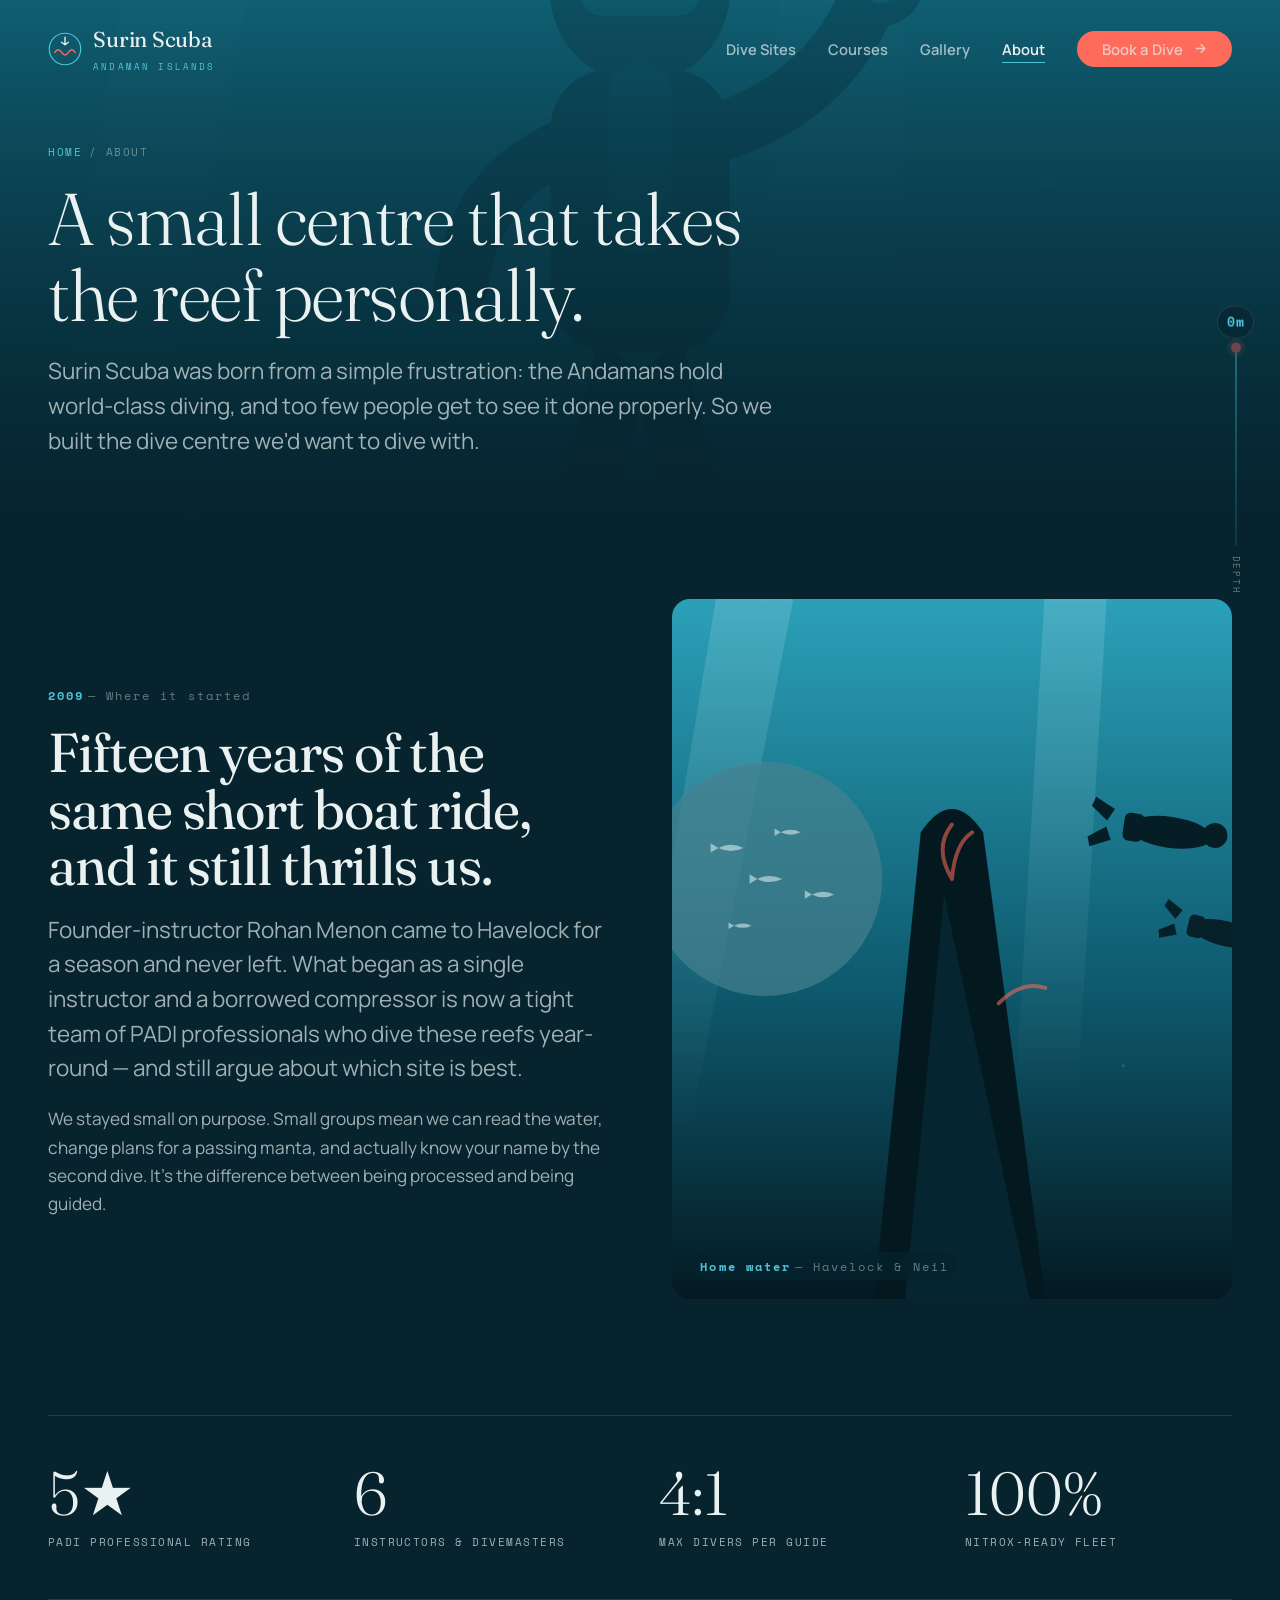
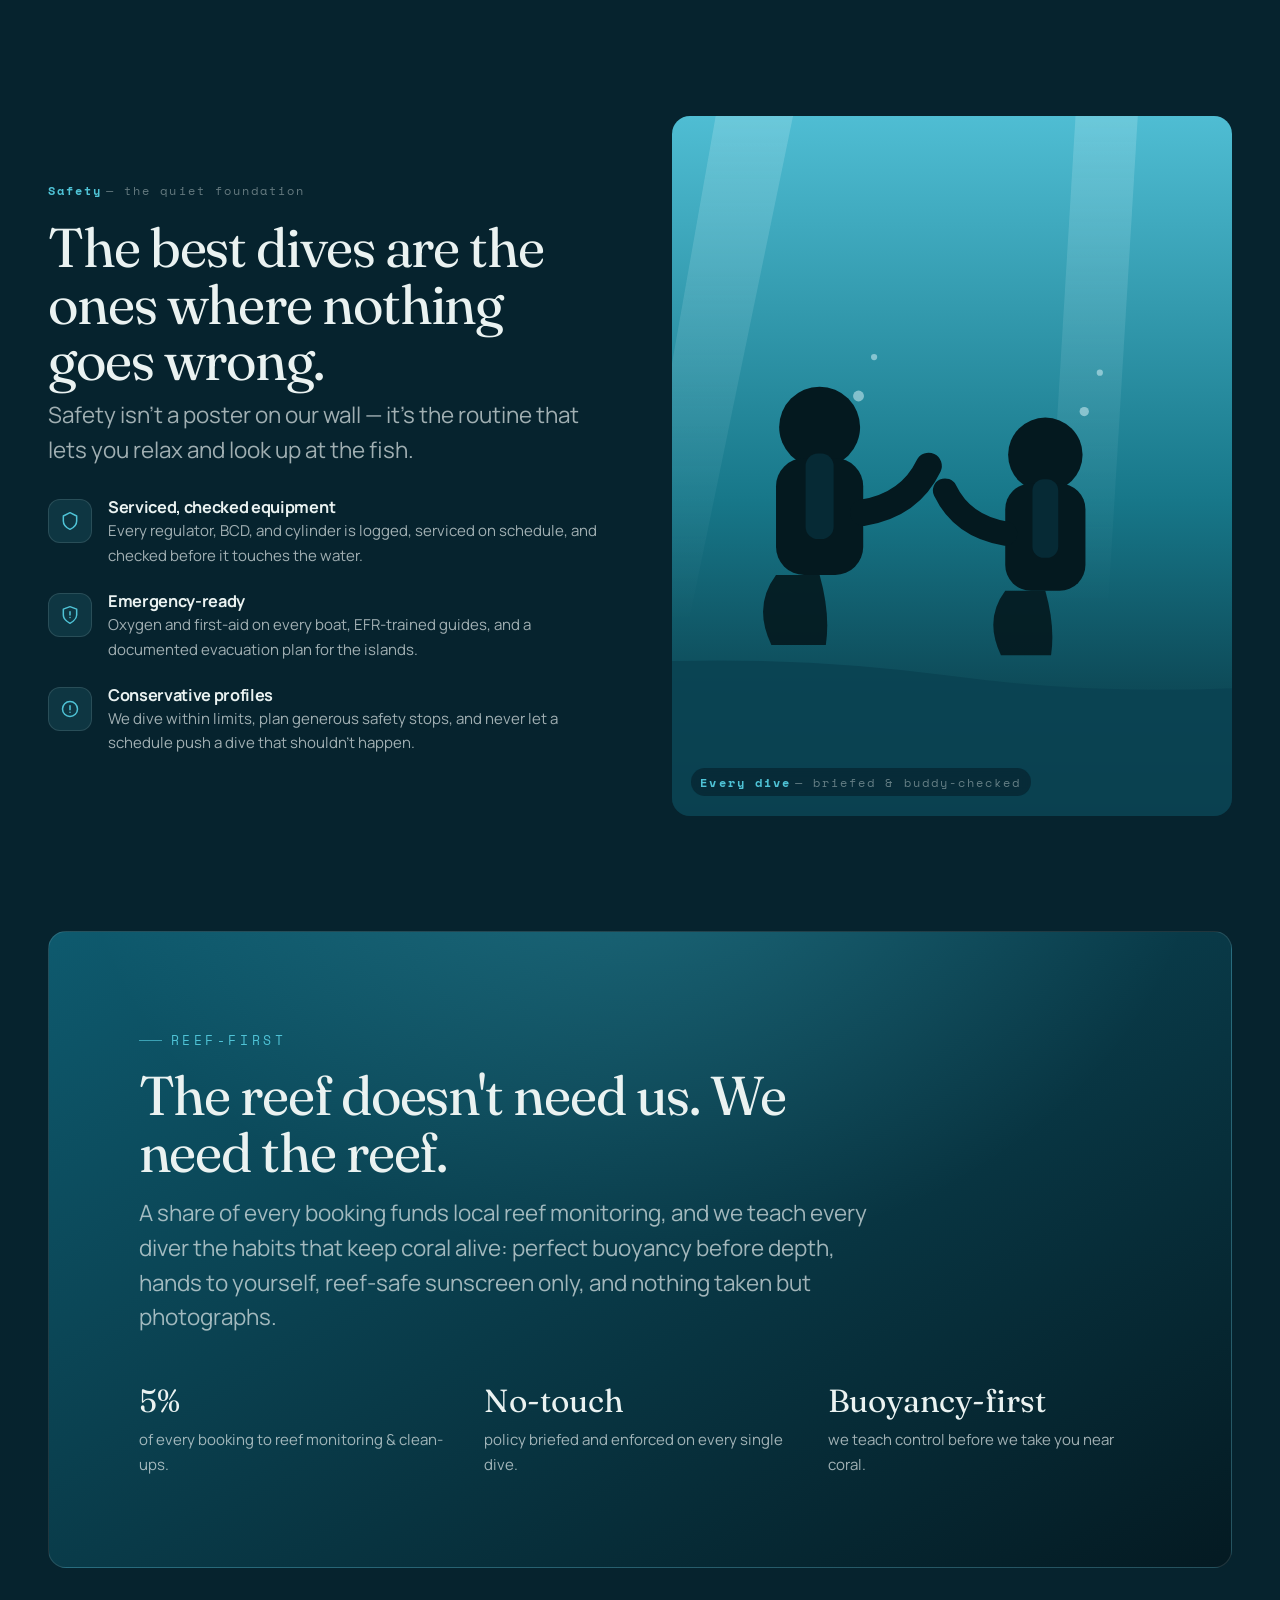
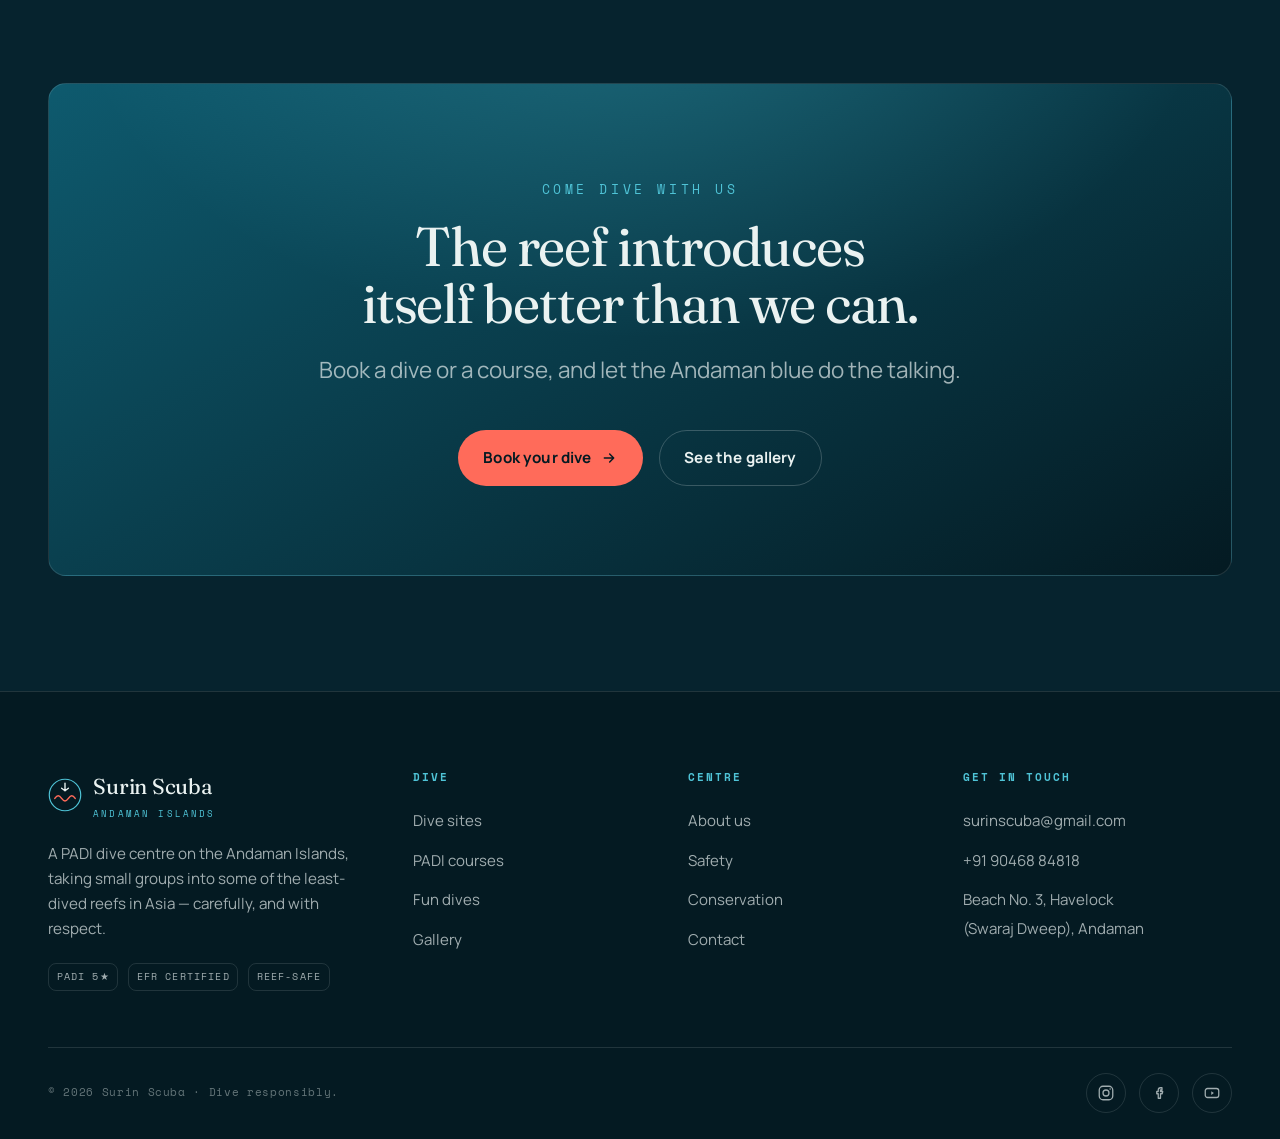
==== commit 7e51e1ee: "Add real contact details (phone + email) Replace placeholder phone/email with the centre's real cont" ====
--- a/about.html
+++ b/about.html
@@ -157,7 +157,7 @@
         </div>
         <div class="footer__col"><h5>Dive</h5><ul><li><a href="dive-sites.html">Dive sites</a></li><li><a href="courses.html">PADI courses</a></li><li><a href="book.html">Fun dives</a></li><li><a href="gallery.html">Gallery</a></li></ul></div>
         <div class="footer__col"><h5>Centre</h5><ul><li><a href="about.html">About us</a></li><li><a href="about.html#safety">Safety</a></li><li><a href="about.html#conservation">Conservation</a></li><li><a href="book.html">Contact</a></li></ul></div>
-        <div class="footer__col"><h5>Get in touch</h5><ul><li><a href="mailto:dive@surinscuba.com">dive@surinscuba.com</a></li><li><a href="tel:+913192000000">+91 3192 000 000</a></li><li><span style="color:var(--ink-soft);font-size:0.94rem;">Beach No. 3, Havelock<br/>(Swaraj Dweep), Andaman</span></li></ul></div>
+        <div class="footer__col"><h5>Get in touch</h5><ul><li><a href="mailto:surinscuba@gmail.com">surinscuba@gmail.com</a></li><li><a href="tel:+919046884818">+91 90468 84818</a></li><li><span style="color:var(--ink-soft);font-size:0.94rem;">Beach No. 3, Havelock<br/>(Swaraj Dweep), Andaman</span></li></ul></div>
       </div>
       <div class="footer__bar">
         <p>© <span data-year>2026</span> Surin Scuba · Dive responsibly.</p>
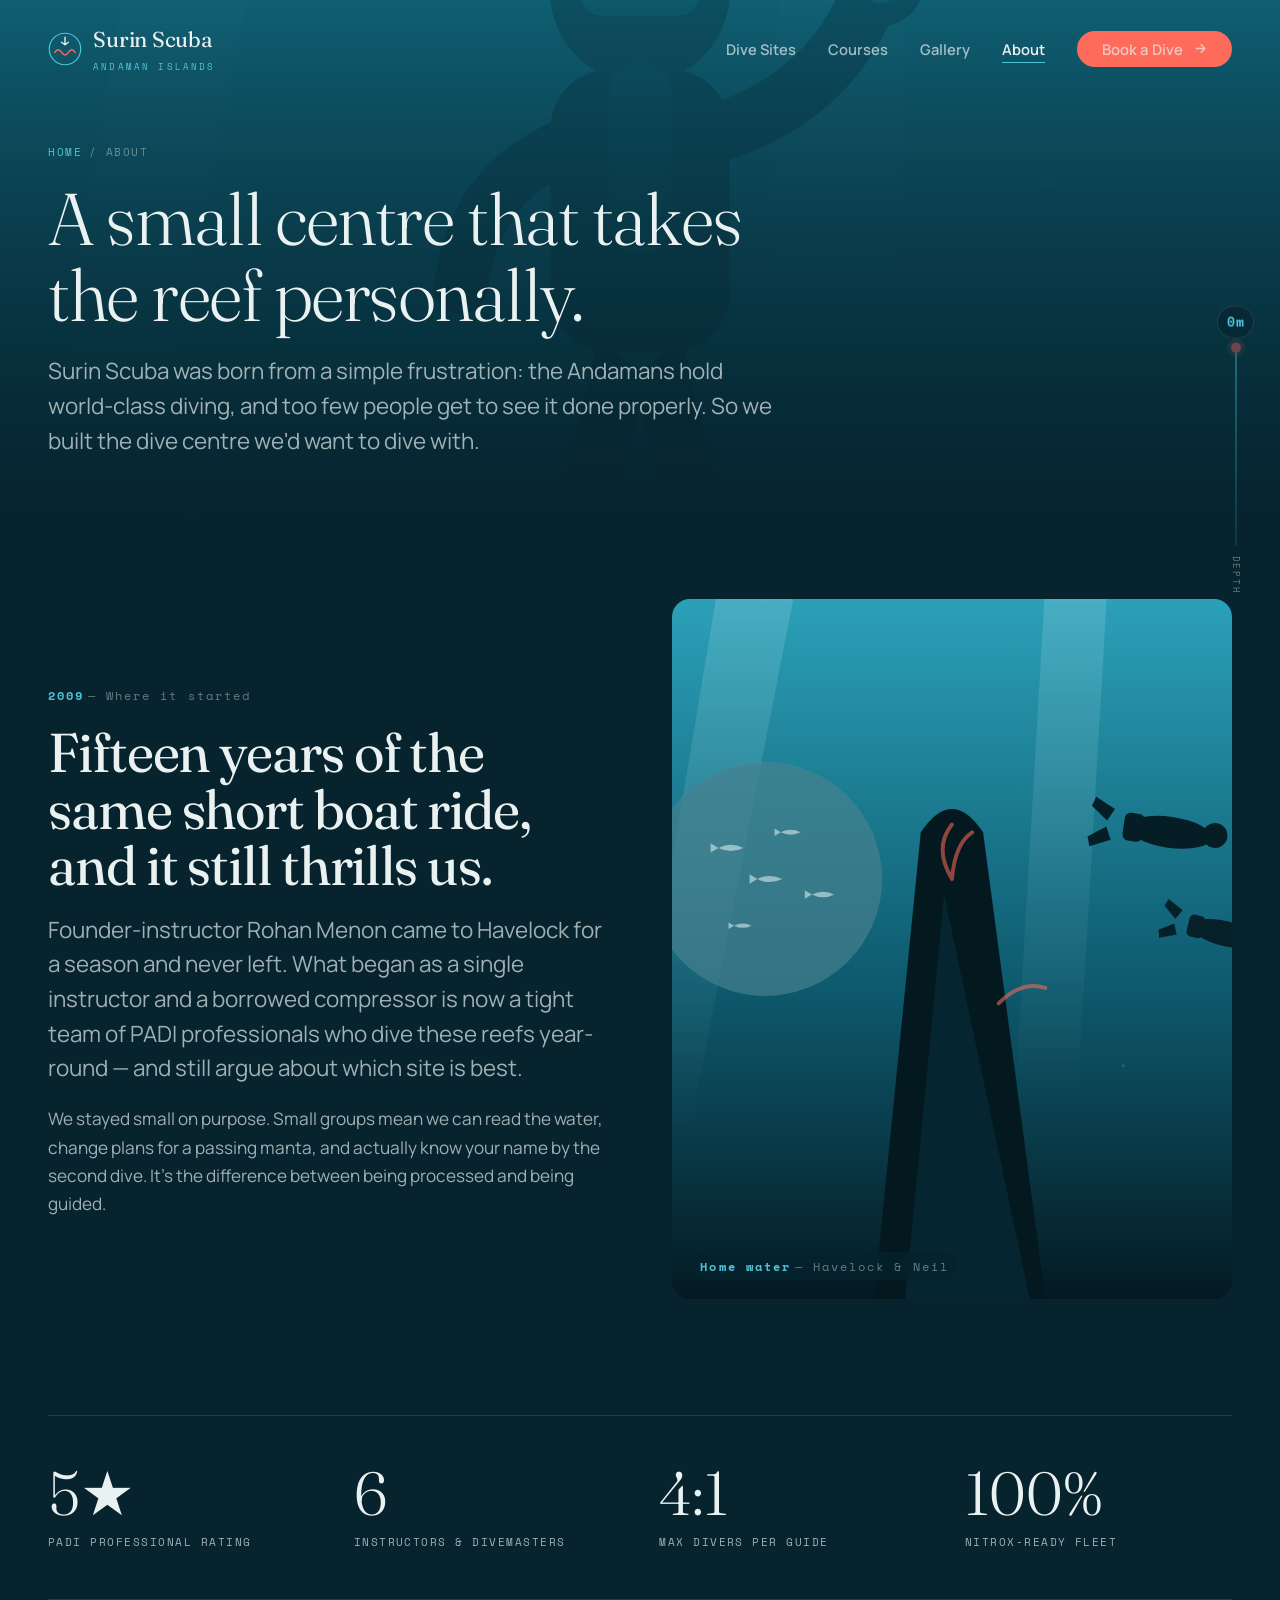
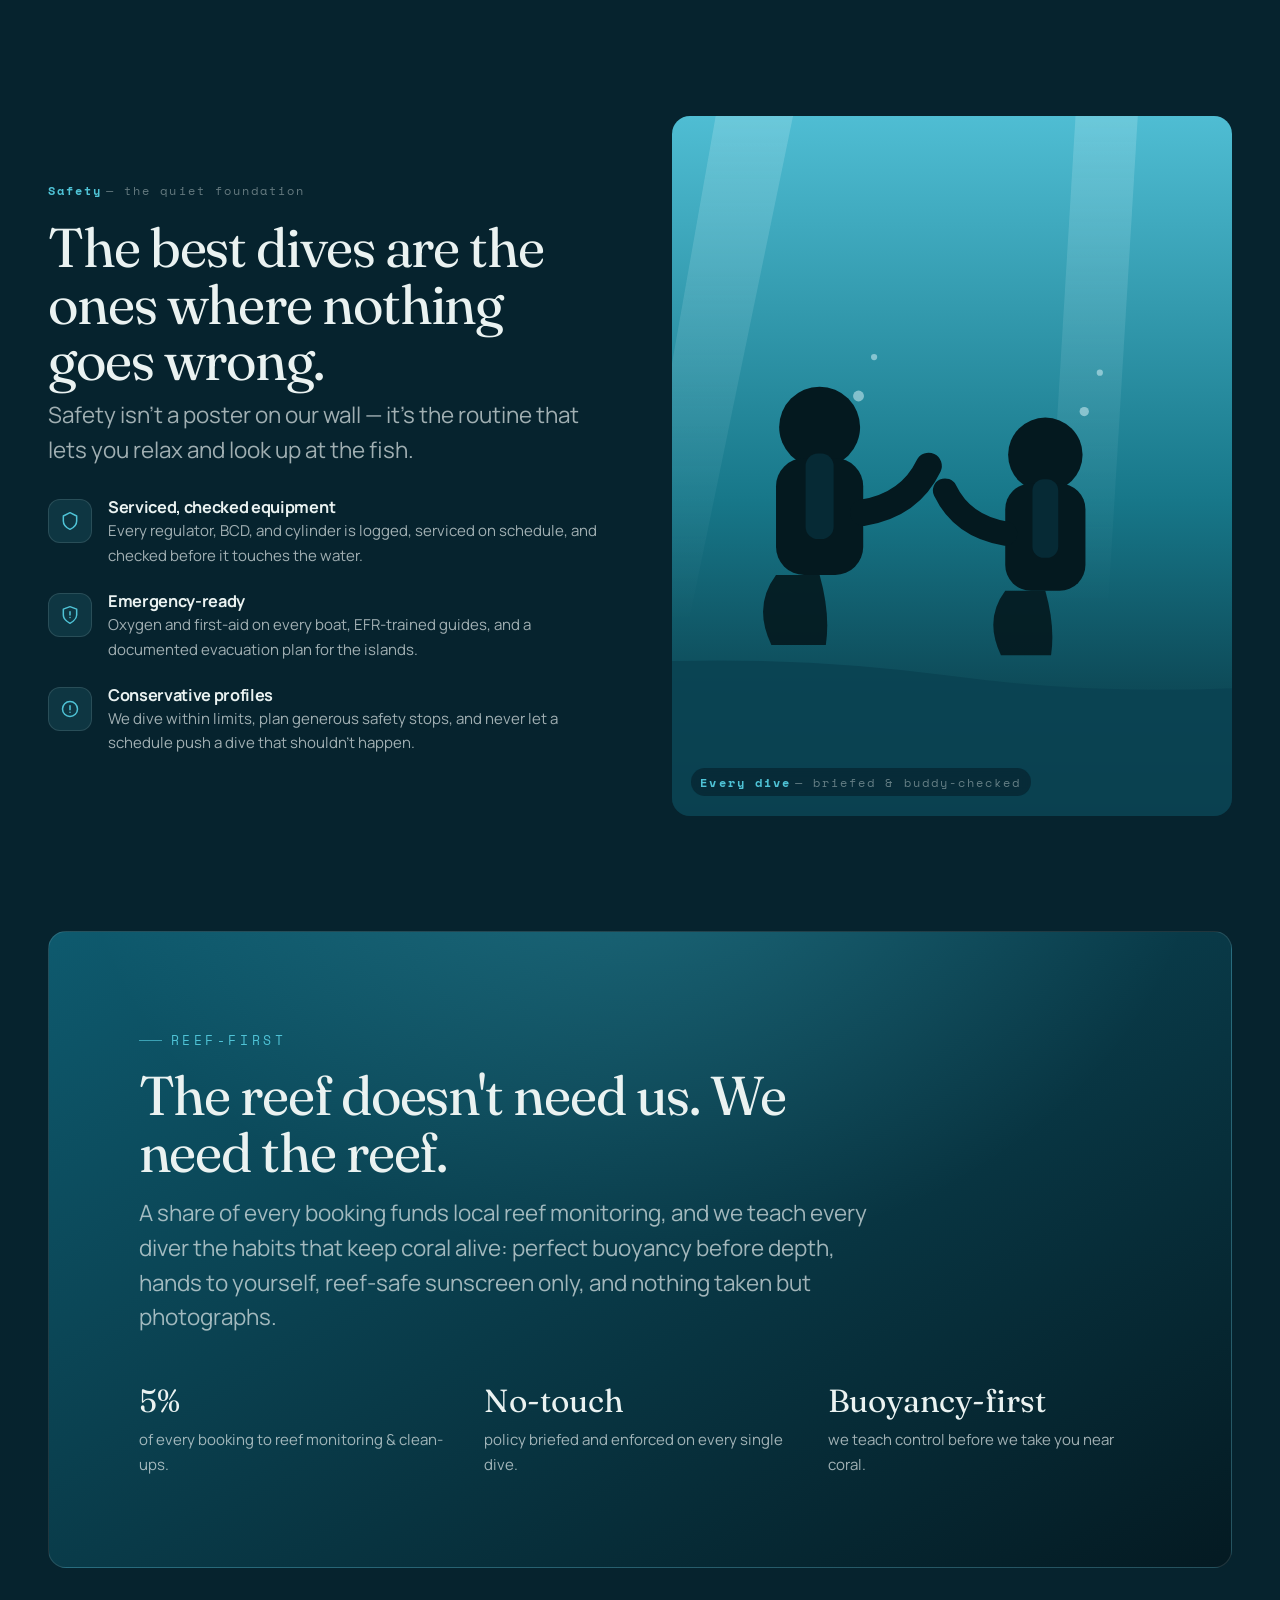
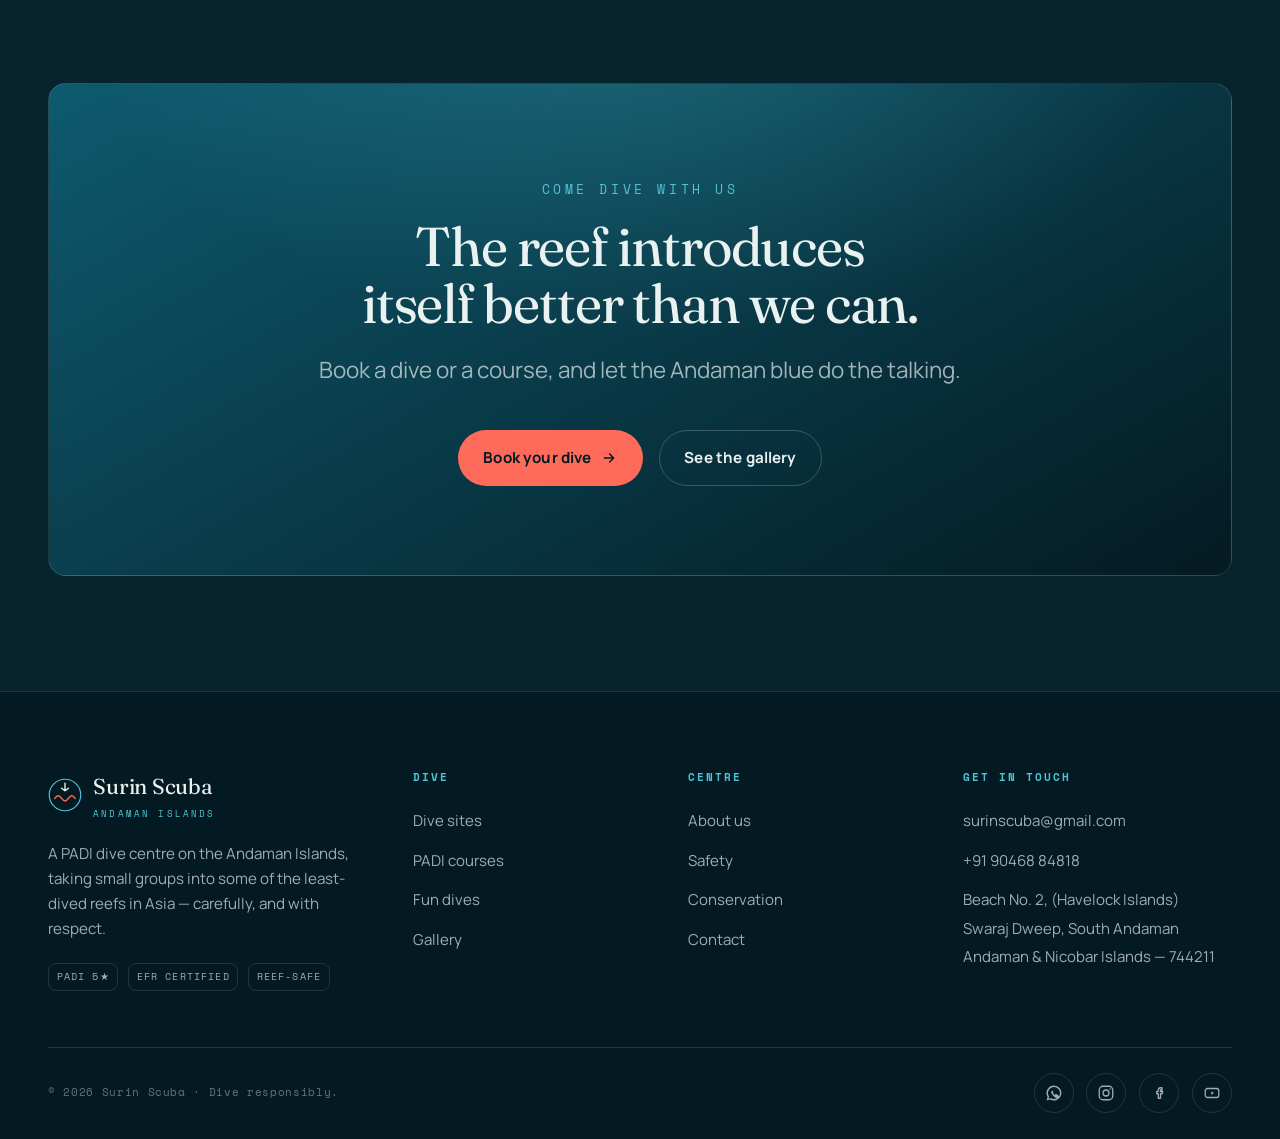
==== commit 090fcb78: "Add real address and WhatsApp links - Set the centre's real address (Beach No. 2, Havelock Islands /" ====
--- a/about.html
+++ b/about.html
@@ -157,11 +157,12 @@
         </div>
         <div class="footer__col"><h5>Dive</h5><ul><li><a href="dive-sites.html">Dive sites</a></li><li><a href="courses.html">PADI courses</a></li><li><a href="book.html">Fun dives</a></li><li><a href="gallery.html">Gallery</a></li></ul></div>
         <div class="footer__col"><h5>Centre</h5><ul><li><a href="about.html">About us</a></li><li><a href="about.html#safety">Safety</a></li><li><a href="about.html#conservation">Conservation</a></li><li><a href="book.html">Contact</a></li></ul></div>
-        <div class="footer__col"><h5>Get in touch</h5><ul><li><a href="mailto:surinscuba@gmail.com">surinscuba@gmail.com</a></li><li><a href="tel:+919046884818">+91 90468 84818</a></li><li><span style="color:var(--ink-soft);font-size:0.94rem;">Beach No. 3, Havelock<br/>(Swaraj Dweep), Andaman</span></li></ul></div>
+        <div class="footer__col"><h5>Get in touch</h5><ul><li><a href="mailto:surinscuba@gmail.com">surinscuba@gmail.com</a></li><li><a href="tel:+919046884818">+91 90468 84818</a></li><li><span style="color:var(--ink-soft);font-size:0.94rem;">Beach No. 2, (Havelock Islands)<br/>Swaraj Dweep, South Andaman<br/>Andaman &amp; Nicobar Islands — 744211</span></li></ul></div>
       </div>
       <div class="footer__bar">
         <p>© <span data-year>2026</span> Surin Scuba · Dive responsibly.</p>
         <div class="footer__social">
+          <a href="https://wa.me/919046884818" aria-label="WhatsApp"><svg width="18" height="18" viewBox="0 0 24 24" fill="currentColor" aria-hidden="true"><path d="M12 2a10 10 0 00-8.5 15.2L2 22l4.9-1.3A10 10 0 1012 2zm0 18a8 8 0 01-4.1-1.1l-.3-.2-2.9.8.8-2.8-.2-.3A8 8 0 1112 20zm4.4-6c-.2-.1-1.4-.7-1.6-.8-.2-.1-.4-.1-.5.1-.2.2-.6.8-.7.9-.1.1-.3.2-.5 0-.9-.4-1.6-.9-2.3-2-.2-.3.2-.3.5-.9.1-.1 0-.3 0-.4-.1-.1-.5-1.2-.7-1.6-.2-.4-.4-.4-.5-.4h-.5c-.2 0-.4.1-.6.3-.7.7-.9 1.6-.6 2.6.4 1.3 1.3 2.4 1.5 2.6.2.2 2.1 3.2 5 4.3 1.8.7 2.4.6 2.9.5.5-.1 1.4-.6 1.6-1.1.2-.5.2-1 .1-1.1 0-.1-.2-.2-.4-.3z"/></svg></a>
           <a href="#" aria-label="Instagram"><svg width="18" height="18" viewBox="0 0 24 24" fill="none" stroke="currentColor" stroke-width="1.7" aria-hidden="true"><rect x="3" y="3" width="18" height="18" rx="5"/><circle cx="12" cy="12" r="4"/><circle cx="17.5" cy="6.5" r="1" fill="currentColor" stroke="none"/></svg></a>
           <a href="#" aria-label="Facebook"><svg width="18" height="18" viewBox="0 0 24 24" fill="none" stroke="currentColor" stroke-width="1.7" aria-hidden="true"><path d="M14 8h2V5h-2c-1.7 0-3 1.3-3 3v2H9v3h2v6h3v-6h2.2l.8-3H14V8z" stroke-linejoin="round"/></svg></a>
           <a href="#" aria-label="YouTube"><svg width="18" height="18" viewBox="0 0 24 24" fill="none" stroke="currentColor" stroke-width="1.7" aria-hidden="true"><rect x="3" y="6" width="18" height="12" rx="3"/><path d="M11 9.5l3.5 2.5L11 14.5v-5z" fill="currentColor" stroke="none"/></svg></a>
